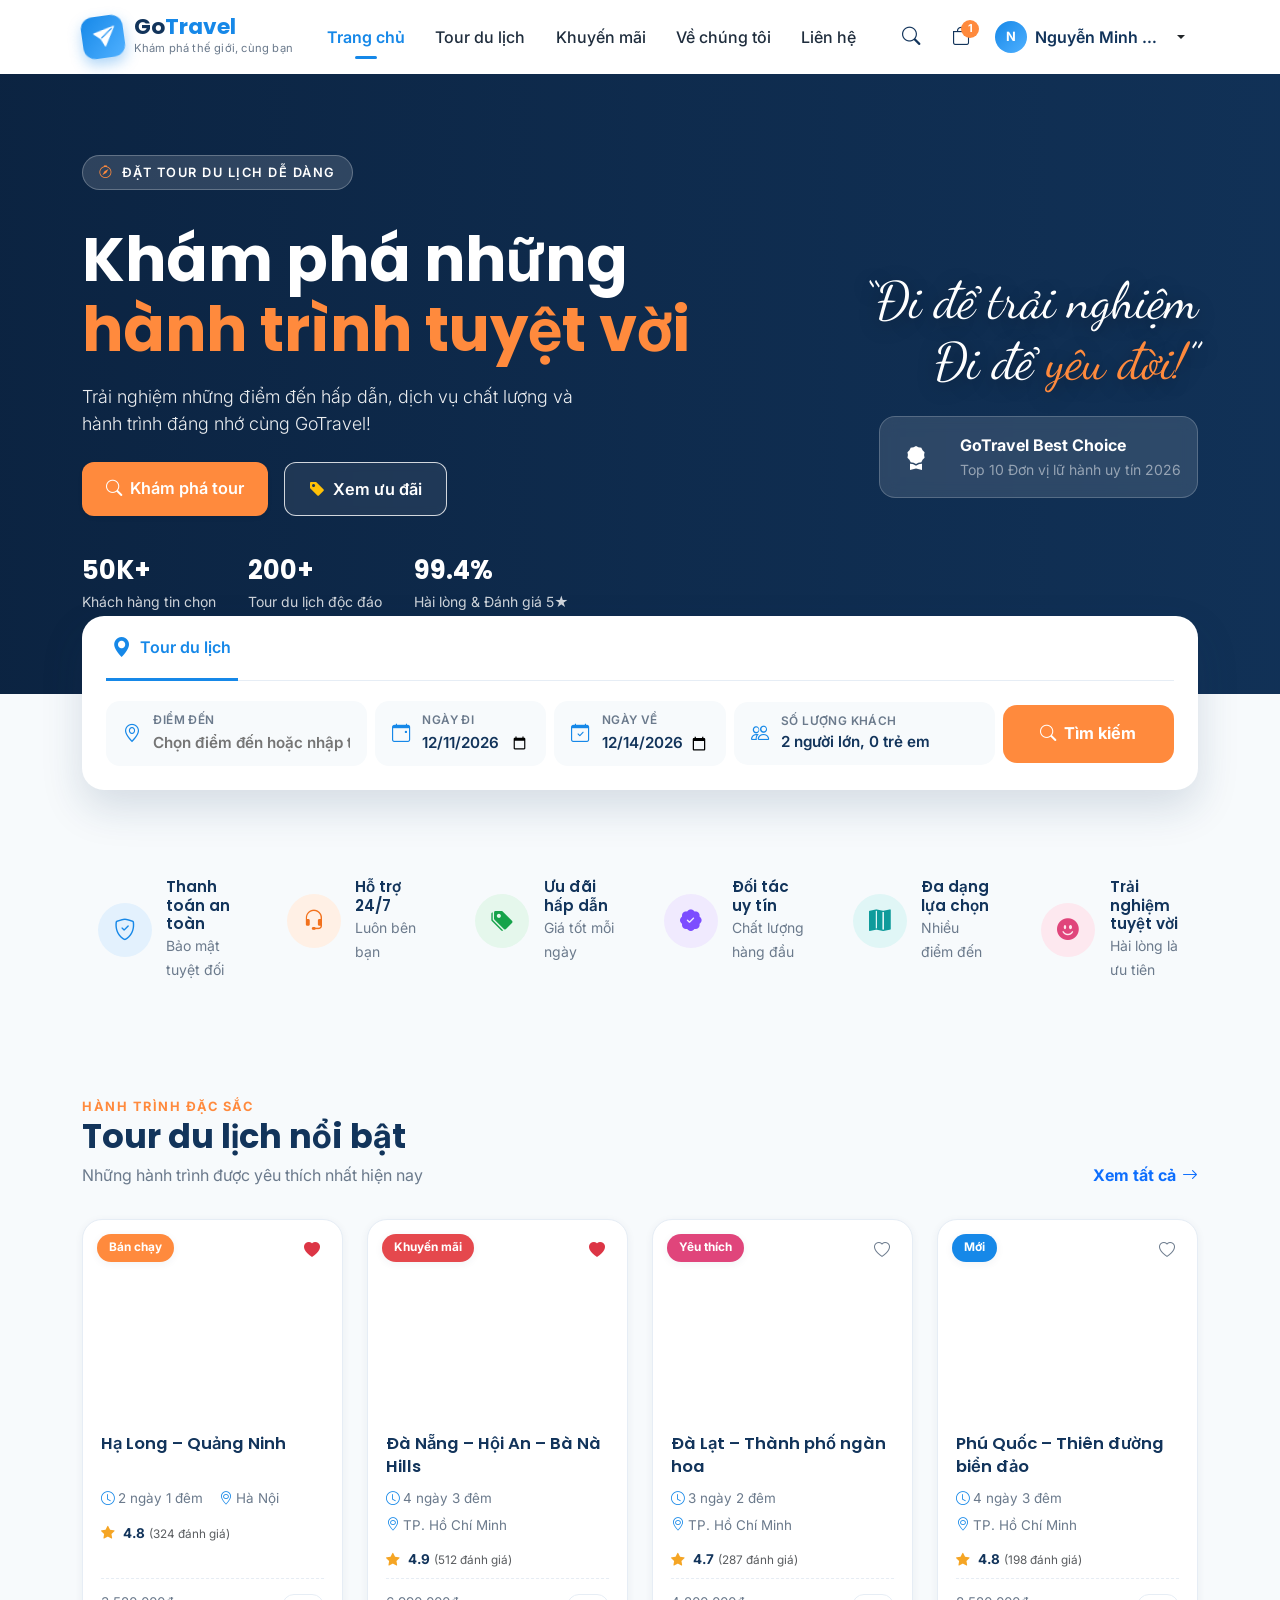
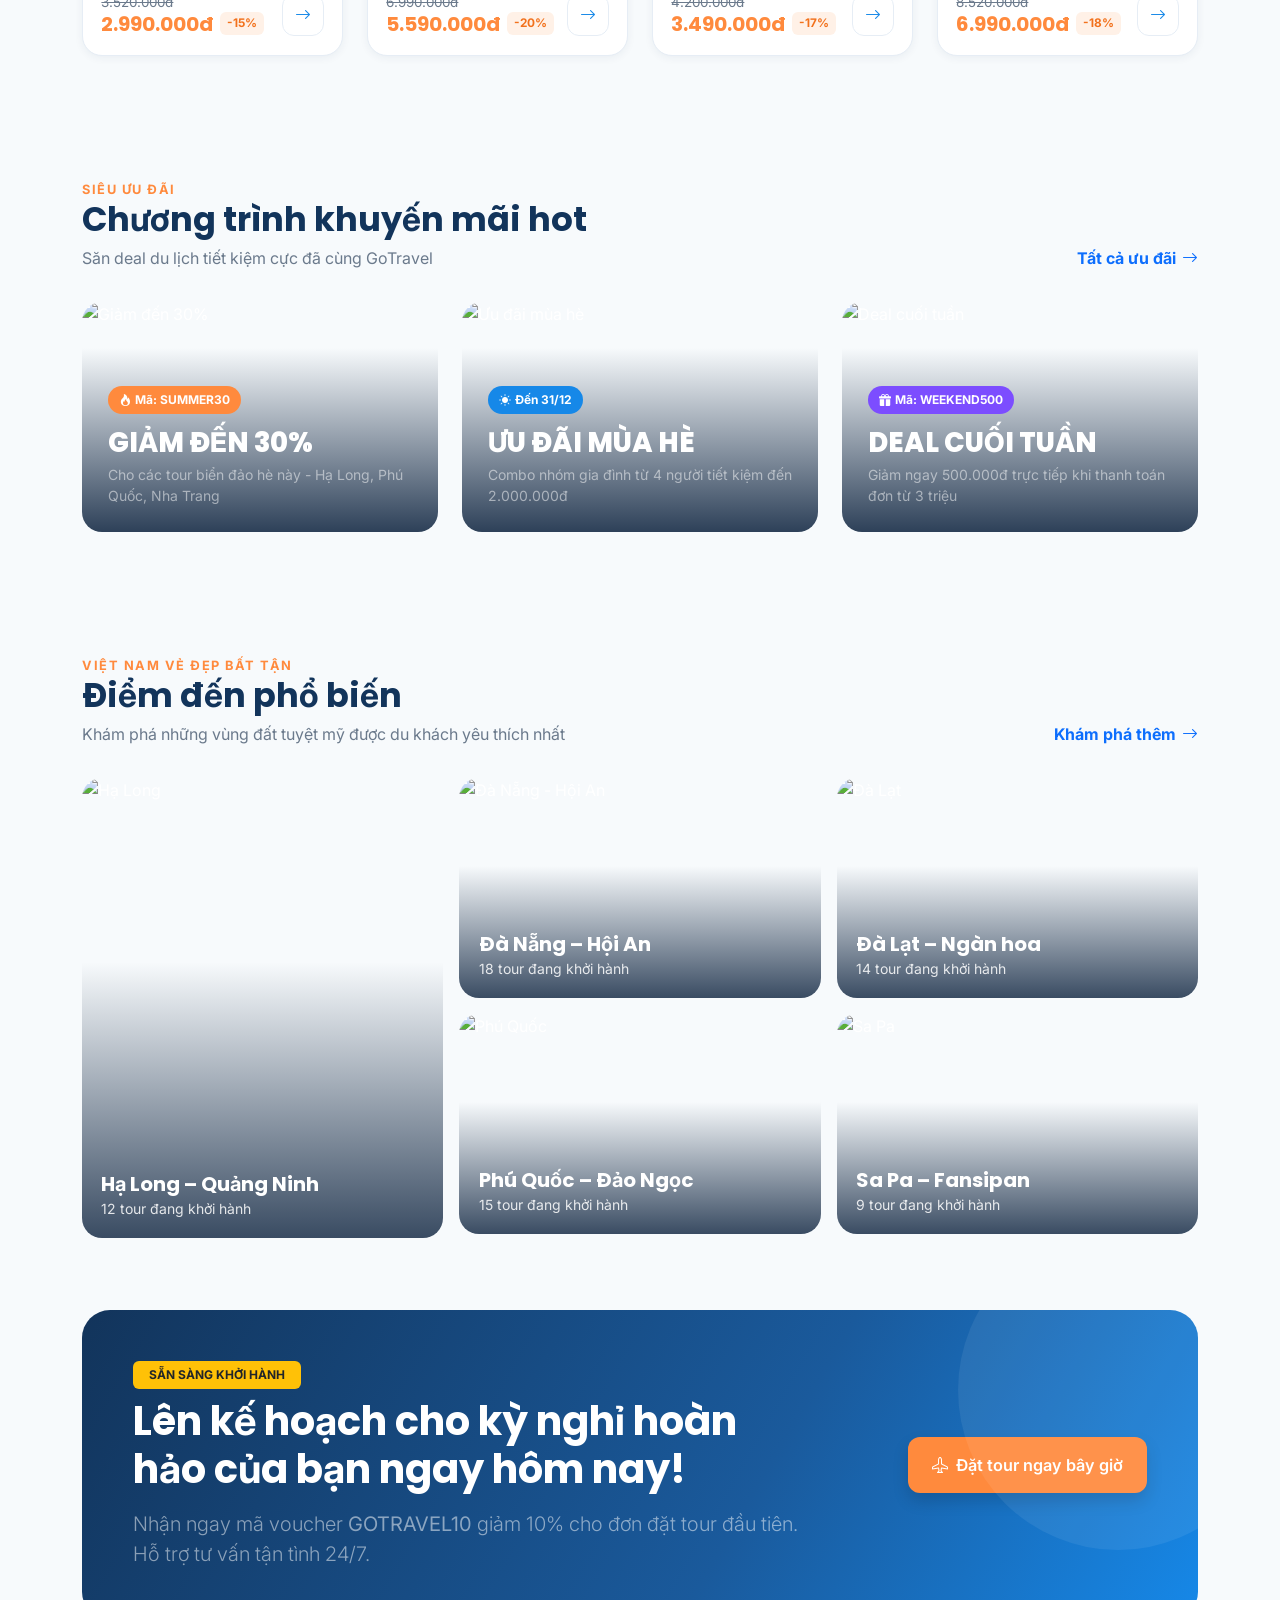
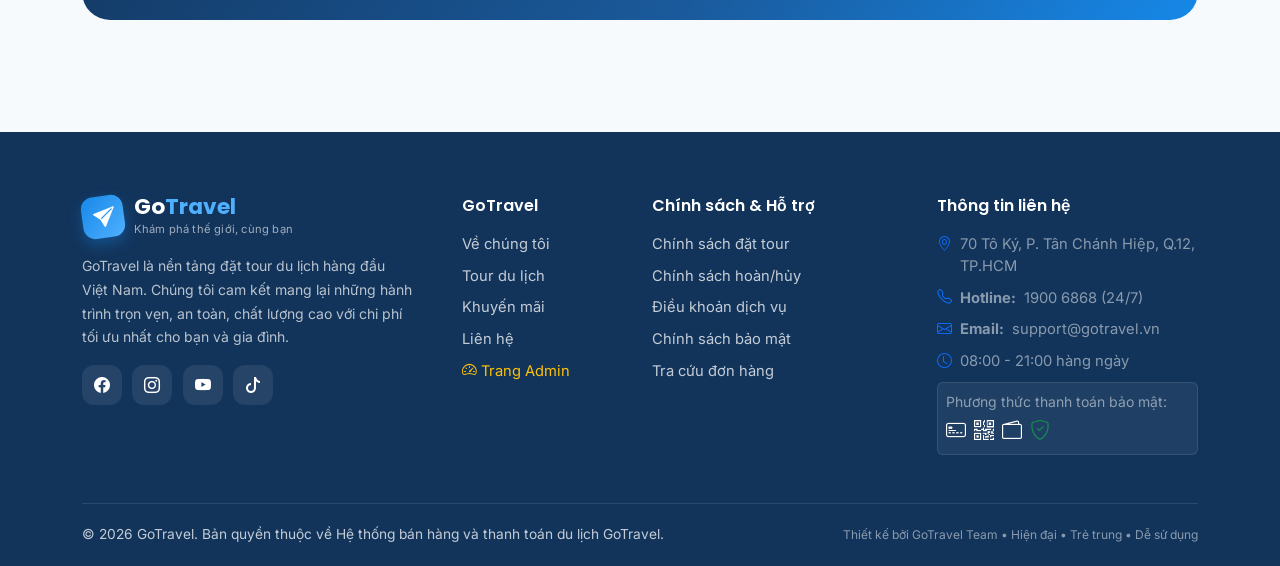
==== index.html @ 70fee026 "feat: Hoan thien he thong website GoTravel - dat tour va thanh toan truc tuyen" ====
<!DOCTYPE html>
<html lang="vi">
<head>
  <meta charset="UTF-8">
  <meta name="viewport" content="width=device-width, initial-scale=1.0">
  <title>GoTravel - Hệ Thống Bán Hàng & Đặt Tour Du Lịch Hàng Đầu</title>
  <meta name="description" content="GoTravel - Hệ thống đặt tour du lịch hiện đại, trẻ trung. Khám phá các tour du lịch Hạ Long, Đà Nẵng, Phú Quốc, Đà Lạt với giá tốt nhất và thanh toán an toàn.">
  
  <!-- Google Fonts -->
  <link rel="preconnect" href="https://fonts.googleapis.com">
  <link rel="preconnect" href="https://fonts.gstatic.com" crossorigin>
  <link href="https://fonts.googleapis.com/css2?family=Dancing+Script:wght@700&family=Inter:wght@400;500;600;700&family=Poppins:wght@500;600;700;800&display=swap" rel="stylesheet">
  
  <!-- Bootstrap 5 CSS & Icons -->
  <link href="https://cdn.jsdelivr.net/npm/bootstrap@5.3.3/dist/css/bootstrap.min.css" rel="stylesheet">
  <link href="https://cdn.jsdelivr.net/npm/bootstrap-icons@1.11.3/font/bootstrap-icons.min.css" rel="stylesheet">
  
  <!-- Main Stylesheet -->
  <link rel="stylesheet" href="css/style.css">
</head>
<body>

  <!-- Dynamic Header injected by GTApp -->
  <div id="site-header-container"></div>

  <!-- HERO BANNER -->
  <section class="hero">
    <div class="hero-bg" style="background-image: url('https://images.unsplash.com/photo-1528127269322-539801943592?auto=format&fit=crop&w=1920&q=80');"></div>
    <div class="container py-5">
      <div class="row align-items-center g-4">
        <div class="col-12 col-lg-7">
          <div class="hero-eyebrow mb-3">
            <i class="bi bi-compass text-orange"></i> ĐẶT TOUR DU LỊCH DỄ DÀNG
          </div>
          <h1 class="display-4 fw-bold">Khám phá những<br><span>hành trình tuyệt vời</span></h1>
          <p class="lead">
            Trải nghiệm những điểm đến hấp dẫn, dịch vụ chất lượng và hành trình đáng nhớ cùng GoTravel!
          </p>
          <div class="d-flex flex-wrap gap-3 mt-4">
            <a href="tours.html" class="btn btn-orange btn-lg px-4 shadow-sm">
              <i class="bi bi-search me-2"></i>Khám phá tour
            </a>
            <a href="promotions.html" class="btn btn-ghost-light btn-lg px-4">
              <i class="bi bi-tag-fill me-2 text-warning"></i>Xem ưu đãi
            </a>
          </div>

          <!-- Hero stats -->
          <div class="hero-stats">
            <div>
              <strong>50K+</strong>
              <small>Khách hàng tin chọn</small>
            </div>
            <div>
              <strong>200+</strong>
              <small>Tour du lịch độc đáo</small>
            </div>
            <div>
              <strong>99.4%</strong>
              <small>Hài lòng & Đánh giá 5★</small>
            </div>
          </div>
        </div>

        <div class="col-12 col-lg-5 text-lg-end">
          <div class="hero-script">
            “Đi để trải nghiệm<br>
            Đi để <span>yêu đời!</span>”
          </div>
          <div class="mt-4 d-inline-block text-start p-3 rounded-4" style="background:rgba(255,255,255,.12); backdrop-filter:blur(8px); border:1px solid rgba(255,255,255,.2); max-width:320px;">
            <div class="d-flex align-items-center gap-3">
              <div class="rounded-circle bg-orange text-white p-2 d-grid place-items-center fs-4" style="width:48px;height:48px;">
                <i class="bi bi-award-fill"></i>
              </div>
              <div>
                <div class="fw-bold">GoTravel Best Choice</div>
                <small class="text-white-50">Top 10 Đơn vị lữ hành uy tín 2026</small>
              </div>
            </div>
          </div>
        </div>
      </div>
    </div>
  </section>

  <!-- TOUR SEARCH BOX (FLOATING OVER HERO) -->
  <section class="search-wrap">
    <div class="container">
      <div class="search-box">
        <!-- Single Tab: Only Tour du lịch, NO Flights, NO Hotels -->
        <div class="search-tabs">
          <div class="search-tab">
            <i class="bi bi-geo-alt-fill fs-5"></i> Tour du lịch
          </div>
        </div>

        <form id="hero-search-form" onsubmit="handleHeroSearch(event)">
          <div class="row g-2 align-items-center">
            <!-- 1. Điểm đến -->
            <div class="col-12 col-md-6 col-lg-3">
              <div class="search-field">
                <i class="bi bi-geo-alt"></i>
                <label>Điểm đến</label>
                <input type="text" id="search-dest" placeholder="Chọn điểm đến hoặc nhập tên..." list="destination-list">
                <datalist id="destination-list">
                  <option value="Hạ Long">
                  <option value="Đà Nẵng">
                  <option value="Đà Lạt">
                  <option value="Phú Quốc">
                  <option value="Sa Pa">
                  <option value="Hội An">
                  <option value="Huế">
                  <option value="Hà Giang">
                </datalist>
              </div>
            </div>

            <!-- 2. Ngày đi -->
            <div class="col-12 col-md-6 col-lg-2">
              <div class="search-field">
                <i class="bi bi-calendar-event"></i>
                <label>Ngày đi</label>
                <input type="date" id="search-dep-date">
              </div>
            </div>

            <!-- 3. Ngày về -->
            <div class="col-12 col-md-6 col-lg-2">
              <div class="search-field">
                <i class="bi bi-calendar-check"></i>
                <label>Ngày về</label>
                <input type="date" id="search-return-date">
              </div>
            </div>

            <!-- 4. Số lượng khách -->
            <div class="col-12 col-md-6 col-lg-3">
              <div class="search-field dropdown">
                <i class="bi bi-people"></i>
                <label>Số lượng khách</label>
                <div class="guest-display" data-bs-toggle="dropdown" id="guest-label">2 người lớn, 0 trẻ em</div>
                <div class="dropdown-menu guest-menu shadow-lg border-0" onclick="event.stopPropagation()">
                  <div class="d-flex justify-content-between align-items-center mb-3">
                    <div>
                      <strong class="d-block text-navy">Người lớn</strong>
                      <small class="text-muted">Từ 12 tuổi trở lên</small>
                    </div>
                    <div class="stepper">
                      <button type="button" onclick="updateGuests('adults', -1)"><i class="bi bi-dash"></i></button>
                      <span id="count-adults">2</span>
                      <button type="button" onclick="updateGuests('adults', 1)"><i class="bi bi-plus"></i></button>
                    </div>
                  </div>
                  <div class="d-flex justify-content-between align-items-center">
                    <div>
                      <strong class="d-block text-navy">Trẻ em</strong>
                      <small class="text-muted">Dưới 12 tuổi (50% giá)</small>
                    </div>
                    <div class="stepper">
                      <button type="button" onclick="updateGuests('children', -1)"><i class="bi bi-dash"></i></button>
                      <span id="count-children">0</span>
                      <button type="button" onclick="updateGuests('children', 1)"><i class="bi bi-plus"></i></button>
                    </div>
                  </div>
                </div>
              </div>
            </div>

            <!-- 5. Button Tìm kiếm (màu cam) -->
            <div class="col-12 col-lg-2">
              <button type="submit" class="btn btn-orange w-100 search-btn fw-bold d-flex align-items-center justify-content-center gap-2">
                <i class="bi bi-search"></i>
                <span>Tìm kiếm</span>
              </button>
            </div>
          </div>
        </form>
      </div>
    </div>
  </section>

  <!-- USP FEATURES SECTION (6 items với icon pastel tròn) -->
  <section class="section pb-4">
    <div class="container">
      <div class="row g-3">
        <div class="col-6 col-md-4 col-lg-2">
          <div class="usp-item">
            <div class="usp-icon pastel-blue">
              <i class="bi bi-shield-check"></i>
            </div>
            <div>
              <h6>Thanh toán an toàn</h6>
              <small>Bảo mật tuyệt đối</small>
            </div>
          </div>
        </div>

        <div class="col-6 col-md-4 col-lg-2">
          <div class="usp-item">
            <div class="usp-icon pastel-orange">
              <i class="bi bi-headset"></i>
            </div>
            <div>
              <h6>Hỗ trợ 24/7</h6>
              <small>Luôn bên bạn</small>
            </div>
          </div>
        </div>

        <div class="col-6 col-md-4 col-lg-2">
          <div class="usp-item">
            <div class="usp-icon pastel-green">
              <i class="bi bi-tags-fill"></i>
            </div>
            <div>
              <h6>Ưu đãi hấp dẫn</h6>
              <small>Giá tốt mỗi ngày</small>
            </div>
          </div>
        </div>

        <div class="col-6 col-md-4 col-lg-2">
          <div class="usp-item">
            <div class="usp-icon pastel-purple">
              <i class="bi bi-patch-check-fill"></i>
            </div>
            <div>
              <h6>Đối tác uy tín</h6>
              <small>Chất lượng hàng đầu</small>
            </div>
          </div>
        </div>

        <div class="col-6 col-md-4 col-lg-2">
          <div class="usp-item">
            <div class="usp-icon pastel-teal">
              <i class="bi bi-map-fill"></i>
            </div>
            <div>
              <h6>Đa dạng lựa chọn</h6>
              <small>Nhiều điểm đến</small>
            </div>
          </div>
        </div>

        <div class="col-6 col-md-4 col-lg-2">
          <div class="usp-item">
            <div class="usp-icon pastel-pink">
              <i class="bi bi-emoji-smile-fill"></i>
            </div>
            <div>
              <h6>Trải nghiệm tuyệt vời</h6>
              <small>Hài lòng là ưu tiên</small>
            </div>
          </div>
        </div>
      </div>
    </div>
  </section>

  <!-- TOUR NỔI BẬT (4 tour cards trên desktop) -->
  <section class="section">
    <div class="container">
      <div class="section-head">
        <div>
          <span class="section-eyebrow">HÀNH TRÌNH ĐẶC SẮC</span>
          <h2>Tour du lịch nổi bật</h2>
          <p>Những hành trình được yêu thích nhất hiện nay</p>
        </div>
        <a href="tours.html" class="link-arrow text-primary fw-bold">
          Xem tất cả <i class="bi bi-arrow-right"></i>
        </a>
      </div>

      <div class="row g-4" id="featured-tours-row">
        <!-- Rendered by JS: 4 tours -->
      </div>
    </div>
  </section>

  <!-- BANNER KHUYẾN MÃI -->
  <section class="section-sm bg-soft">
    <div class="container">
      <div class="section-head">
        <div>
          <span class="section-eyebrow">SIÊU ƯU ĐÃI</span>
          <h2>Chương trình khuyến mãi hot</h2>
          <p>Săn deal du lịch tiết kiệm cực đã cùng GoTravel</p>
        </div>
        <a href="promotions.html" class="link-arrow text-primary fw-bold">
          Tất cả ưu đãi <i class="bi bi-arrow-right"></i>
        </a>
      </div>

      <div class="row g-4">
        <div class="col-12 col-md-4">
          <div class="promo-card" onclick="window.location.href='promotions.html'">
            <img src="https://images.unsplash.com/photo-1507525428034-b723cf961d3e?auto=format&fit=crop&w=800&q=80" alt="Giảm đến 30%">
            <div>
              <span class="promo-chip mb-2"><i class="bi bi-fire me-1"></i>Mã: SUMMER30</span>
              <h3>GIẢM ĐẾN 30%</h3>
              <p class="small text-white-50 m-0">Cho các tour biển đảo hè này - Hạ Long, Phú Quốc, Nha Trang</p>
            </div>
          </div>
        </div>

        <div class="col-12 col-md-4">
          <div class="promo-card" onclick="window.location.href='promotions.html'">
            <img src="https://images.unsplash.com/photo-1506953823976-52e1fdc0149a?auto=format&fit=crop&w=800&q=80" alt="Ưu đãi mùa hè">
            <div>
              <span class="promo-chip mb-2" style="background:#1688E8;"><i class="bi bi-sun-fill me-1"></i>Đến 31/12</span>
              <h3>ƯU ĐÃI MÙA HÈ</h3>
              <p class="small text-white-50 m-0">Combo nhóm gia đình từ 4 người tiết kiệm đến 2.000.000đ</p>
            </div>
          </div>
        </div>

        <div class="col-12 col-md-4">
          <div class="promo-card" onclick="window.location.href='promotions.html'">
            <img src="https://images.unsplash.com/photo-1506905925346-21bda4d32df4?auto=format&fit=crop&w=800&q=80" alt="Deal cuối tuần">
            <div>
              <span class="promo-chip mb-2" style="background:#7c4dff;"><i class="bi bi-gift-fill me-1"></i>Mã: WEEKEND500</span>
              <h3>DEAL CUỐI TUẦN</h3>
              <p class="small text-white-50 m-0">Giảm ngay 500.000đ trực tiếp khi thanh toán đơn từ 3 triệu</p>
            </div>
          </div>
        </div>
      </div>
    </div>
  </section>

  <!-- ĐIỂM ĐẾN PHỔ BIẾN -->
  <section class="section">
    <div class="container">
      <div class="section-head">
        <div>
          <span class="section-eyebrow">VIỆT NAM VẺ ĐẸP BẤT TẬN</span>
          <h2>Điểm đến phổ biến</h2>
          <p>Khám phá những vùng đất tuyệt mỹ được du khách yêu thích nhất</p>
        </div>
        <a href="tours.html" class="link-arrow text-primary fw-bold">
          Khám phá thêm <i class="bi bi-arrow-right"></i>
        </a>
      </div>

      <div class="row g-3">
        <div class="col-12 col-md-6 col-lg-4">
          <a href="tours.html?dest=Hạ Long" class="dest-card dest-tall">
            <img src="https://images.unsplash.com/photo-1528127269322-539801943592?auto=format&fit=crop&w=800&q=80" alt="Hạ Long">
            <div class="dest-info">
              <h5>Hạ Long – Quảng Ninh</h5>
              <small>12 tour đang khởi hành</small>
            </div>
          </a>
        </div>
        <div class="col-12 col-md-6 col-lg-4">
          <div class="row g-3 h-100">
            <div class="col-12">
              <a href="tours.html?dest=Đà Nẵng" class="dest-card" style="height:218px;">
                <img src="https://images.unsplash.com/photo-1559592413-7cec4d0cae2b?auto=format&fit=crop&w=800&q=80" alt="Đà Nẵng - Hội An">
                <div class="dest-info">
                  <h5>Đà Nẵng – Hội An</h5>
                  <small>18 tour đang khởi hành</small>
                </div>
              </a>
            </div>
            <div class="col-12">
              <a href="tours.html?dest=Phú Quốc" class="dest-card" style="height:218px;">
                <img src="https://images.unsplash.com/photo-1519046904884-53103b34b206?auto=format&fit=crop&w=800&q=80" alt="Phú Quốc">
                <div class="dest-info">
                  <h5>Phú Quốc – Đảo Ngọc</h5>
                  <small>15 tour đang khởi hành</small>
                </div>
              </a>
            </div>
          </div>
        </div>
        <div class="col-12 col-md-12 col-lg-4">
          <div class="row g-3 h-100">
            <div class="col-6 col-lg-12">
              <a href="tours.html?dest=Đà Lạt" class="dest-card" style="height:218px;">
                <img src="https://images.unsplash.com/photo-1490750967868-88aa4486c946?auto=format&fit=crop&w=800&q=80" alt="Đà Lạt">
                <div class="dest-info">
                  <h5>Đà Lạt – Ngàn hoa</h5>
                  <small>14 tour đang khởi hành</small>
                </div>
              </a>
            </div>
            <div class="col-6 col-lg-12">
              <a href="tours.html?dest=Sa Pa" class="dest-card" style="height:218px;">
                <img src="https://images.unsplash.com/photo-1506905925346-21bda4d32df4?auto=format&fit=crop&w=800&q=80" alt="Sa Pa">
                <div class="dest-info">
                  <h5>Sa Pa – Fansipan</h5>
                  <small>9 tour đang khởi hành</small>
                </div>
              </a>
            </div>
          </div>
        </div>
      </div>
    </div>
  </section>

  <!-- CTA SECTION -->
  <section class="section pt-0">
    <div class="container">
      <div class="cta-box">
        <div class="row align-items-center g-4">
          <div class="col-12 col-lg-8">
            <span class="badge bg-warning text-dark mb-2 px-3 py-2 fw-bold">SẴN SÀNG KHỞI HÀNH</span>
            <h2 class="display-6 fw-bold mb-3">Lên kế hoạch cho kỳ nghỉ hoàn hảo của bạn ngay hôm nay!</h2>
            <p class="lead mb-0 text-white-50">
              Nhận ngay mã voucher <strong>GOTRAVEL10</strong> giảm 10% cho đơn đặt tour đầu tiên. Hỗ trợ tư vấn tận tình 24/7.
            </p>
          </div>
          <div class="col-12 col-lg-4 text-lg-end">
            <a href="tours.html" class="btn btn-orange btn-lg px-4 py-3 shadow">
              <i class="bi bi-airplane me-2"></i>Đặt tour ngay bây giờ
            </a>
          </div>
        </div>
      </div>
    </div>
  </section>

  <!-- Footer Container injected by GTApp -->
  <div id="site-footer-container"></div>

  <!-- Scripts -->
  <script src="https://cdn.jsdelivr.net/npm/bootstrap@5.3.3/dist/js/bootstrap.bundle.min.js"></script>
  <script src="js/data.js"></script>
  <script src="js/app.js"></script>
  <script>
    let guestCount = { adults: 2, children: 0 };

    function updateGuests(type, delta) {
      if (type === 'adults') {
        guestCount.adults = Math.max(1, guestCount.adults + delta);
        document.getElementById('count-adults').textContent = guestCount.adults;
      } else {
        guestCount.children = Math.max(0, guestCount.children + delta);
        document.getElementById('count-children').textContent = guestCount.children;
      }
      document.getElementById('guest-label').textContent = `${guestCount.adults} người lớn, ${guestCount.children} trẻ em`;
    }

    function handleHeroSearch(e) {
      e.preventDefault();
      const dest = document.getElementById('search-dest').value.trim();
      const depDate = document.getElementById('search-dep-date').value;
      const retDate = document.getElementById('search-return-date').value;
      const params = new URLSearchParams();
      if (dest) params.append('dest', dest);
      if (depDate) params.append('depDate', depDate);
      if (retDate) params.append('retDate', retDate);
      params.append('adults', guestCount.adults);
      params.append('children', guestCount.children);
      window.location.href = `tours.html?${params.toString()}`;
    }

    document.addEventListener('DOMContentLoaded', () => {
      // Inject Header & Footer
      document.getElementById('site-header-container').innerHTML = GTApp.getHeaderHTML('home');
      document.getElementById('site-footer-container').innerHTML = GTApp.getFooterHTML();
      GTApp.updateHeaderUser();
      GTApp.updateCartBadge();
      GTApp.setupSearchOverlay();

      // Set default search dates
      const today = new Date();
      const tomorrow = new Date(today);
      tomorrow.setDate(tomorrow.getDate() + 5);
      const afterTomorrow = new Date(tomorrow);
      afterTomorrow.setDate(afterTomorrow.getDate() + 3);
      
      const depInput = document.getElementById('search-dep-date');
      const retInput = document.getElementById('search-return-date');
      if (depInput && !depInput.value) depInput.value = toISODate(tomorrow);
      if (retInput && !retInput.value) retInput.value = toISODate(afterTomorrow);

      // Render 4 Featured Tours
      const featuredContainer = document.getElementById('featured-tours-row');
      const tours = GTStore.getTours();
      const featured = tours.slice(0, 4);
      featuredContainer.innerHTML = featured.map(t => GTApp.createTourCardHTML(t)).join('');
    });
  </script>
</body>
</html>
---- css/style.css ----
/* =========================================================
   GoTravel - Design System (Customer)
   ========================================================= */
:root {
  --primary: #1688E8;
  --primary-dark: #0f6fc2;
  --primary-soft: #e8f3fd;
  --navy: #12345B;
  --orange: #FF8A3D;
  --orange-dark: #f2711c;
  --orange-soft: #fff1e7;
  --bg: #F7FAFC;
  --white: #FFFFFF;
  --text: #1f2d3d;
  --muted: #6b7a8c;
  --border: #e6edf5;
  --success: #16a34a;
  --danger: #e5484d;
  --warning: #f5a524;
  --radius-sm: 10px;
  --radius: 16px;
  --radius-lg: 20px;
  --shadow-sm: 0 2px 8px rgba(18, 52, 91, .06);
  --shadow: 0 8px 24px rgba(18, 52, 91, .08);
  --shadow-lg: 0 18px 42px rgba(18, 52, 91, .15);
  --t: .25s ease;
  --header-h: 74px;
}

* { box-sizing: border-box; }
html { scroll-behavior: smooth; }
body {
  font-family: 'Inter', system-ui, sans-serif;
  background: var(--bg);
  color: var(--text);
  padding-top: var(--header-h);
  -webkit-font-smoothing: antialiased;
}
h1, h2, h3, h4, h5, h6, .font-heading { font-family: 'Poppins', 'Inter', sans-serif; color: var(--navy); }
a { color: var(--primary); text-decoration: none; transition: color var(--t); }
a:hover { color: var(--primary-dark); }
img { max-width: 100%; }
.text-muted-2 { color: var(--muted) !important; }
.text-primary-2 { color: var(--primary) !important; }
.text-orange { color: var(--orange) !important; }
.text-navy { color: var(--navy) !important; }
.bg-soft { background: var(--bg); }
.section { padding: 72px 0; }
.section-sm { padding: 48px 0; }

/* ---------- Buttons ---------- */
.btn { border-radius: 12px; font-weight: 600; padding: .65rem 1.3rem; transition: all var(--t); }
.btn-gt { background: var(--primary); color: #fff; border: none; }
.btn-gt:hover, .btn-gt:focus { background: var(--primary-dark); color: #fff; transform: translateY(-1px); box-shadow: 0 8px 18px rgba(22,136,232,.3); }
.btn-orange { background: var(--orange); color: #fff; border: none; }
.btn-orange:hover, .btn-orange:focus { background: var(--orange-dark); color: #fff; transform: translateY(-1px); box-shadow: 0 8px 18px rgba(255,138,61,.35); }
.btn-outline-gt { border: 1.5px solid var(--primary); color: var(--primary); background: transparent; }
.btn-outline-gt:hover { background: var(--primary); color: #fff; }
.btn-ghost-light { border: 1.5px solid rgba(255,255,255,.8); color: #fff; background: rgba(255,255,255,.08); backdrop-filter: blur(4px); }
.btn-ghost-light:hover { background: #fff; color: var(--navy); }
.btn-lg { padding: .85rem 1.7rem; font-size: 1.02rem; }
.btn:disabled { opacity: .6; transform: none !important; box-shadow: none !important; }

/* ---------- Form ---------- */
.form-control, .form-select {
  border-radius: 12px; border: 1.5px solid var(--border); padding: .7rem .95rem; font-size: .95rem;
  transition: border-color var(--t), box-shadow var(--t);
}
.form-control:focus, .form-select:focus { border-color: var(--primary); box-shadow: 0 0 0 4px rgba(22,136,232,.12); }
.form-label { font-weight: 600; font-size: .88rem; color: var(--navy); margin-bottom: .4rem; }
.form-check-input:checked { background-color: var(--primary); border-color: var(--primary); }

/* ---------- Header ---------- */
.site-header {
  position: fixed; top: 0; left: 0; right: 0; height: var(--header-h);
  background: rgba(255,255,255,.97); backdrop-filter: blur(10px);
  z-index: 1030; transition: box-shadow var(--t);
  border-bottom: 1px solid transparent;
}
.site-header.scrolled { box-shadow: 0 4px 20px rgba(18,52,91,.08); border-bottom-color: var(--border); }
.site-header .navbar { height: var(--header-h); padding: 0; }
.brand { display: flex; align-items: center; gap: .6rem; text-decoration: none; }
.brand-icon {
  width: 42px; height: 42px; border-radius: 12px; display: grid; place-items: center;
  background: linear-gradient(135deg, var(--primary), #4fb0ff); color: #fff; font-size: 1.3rem;
  box-shadow: 0 6px 14px rgba(22,136,232,.35); transform: rotate(-8deg);
}
.brand-icon i { transform: rotate(8deg); }
.brand-name { font-family: 'Poppins', sans-serif; font-weight: 700; font-size: 1.35rem; color: var(--navy); line-height: 1; }
.brand-name span { color: var(--primary); }
.brand-slogan { font-size: .7rem; color: var(--muted); margin-top: 3px; letter-spacing: .2px; }
.site-header .nav-link {
  font-weight: 500; color: var(--text); padding: .5rem .95rem !important; border-radius: 10px; position: relative;
}
.site-header .nav-link:hover { color: var(--primary); }
.site-header .nav-link.active { color: var(--primary); font-weight: 600; }
.site-header .nav-link.active::after {
  content: ''; position: absolute; left: 50%; bottom: -2px; width: 22px; height: 3px; border-radius: 3px;
  background: var(--primary); transform: translateX(-50%);
}
.icon-btn {
  width: 42px; height: 42px; border-radius: 12px; display: inline-grid; place-items: center; position: relative;
  color: var(--navy); background: transparent; border: none; font-size: 1.15rem; transition: all var(--t);
}
.icon-btn:hover { background: var(--primary-soft); color: var(--primary); }
.cart-badge {
  position: absolute; top: 4px; right: 3px; min-width: 18px; height: 18px; border-radius: 9px; padding: 0 5px;
  background: var(--orange); color: #fff; font-size: .68rem; font-weight: 700; display: grid; place-items: center;
}
.user-chip { display: flex; align-items: center; gap: .5rem; border: 1.5px solid var(--border); border-radius: 30px; padding: .3rem .8rem .3rem .3rem; background: #fff; }
.avatar {
  width: 32px; height: 32px; border-radius: 50%; display: grid; place-items: center; font-weight: 700; font-size: .8rem;
  background: linear-gradient(135deg, var(--primary), #4fb0ff); color: #fff; flex-shrink: 0;
}
.dropdown-menu { border: none; border-radius: 14px; box-shadow: var(--shadow-lg); padding: .5rem; }
.dropdown-item { border-radius: 8px; padding: .55rem .8rem; font-size: .92rem; }
.dropdown-item:active { background: var(--primary); }

/* Search overlay */
.search-overlay {
  position: fixed; inset: 0; background: rgba(18,52,91,.55); backdrop-filter: blur(4px); z-index: 1060;
  display: none; align-items: flex-start; justify-content: center; padding-top: 12vh;
}
.search-overlay.show { display: flex; animation: fadeIn .2s ease; }
.search-overlay-box { background: #fff; border-radius: var(--radius-lg); padding: 1.25rem; width: min(640px, 92vw); box-shadow: var(--shadow-lg); }

/* ---------- Hero ---------- */
.hero {
  position: relative; min-height: 620px; display: flex; align-items: center; color: #fff; overflow: hidden;
  background: var(--navy);
}
.hero-bg { position: absolute; inset: 0; background-size: cover; background-position: center; transform: scale(1.05); animation: heroZoom 18s ease-in-out infinite alternate; }
.hero::before {
  content: ''; position: absolute; inset: 0; z-index: 1;
  background: linear-gradient(90deg, rgba(10,32,60,.82) 0%, rgba(10,32,60,.45) 50%, rgba(10,32,60,.15) 100%);
}
.hero .container { position: relative; z-index: 2; }
.hero-eyebrow {
  display: inline-flex; align-items: center; gap: .5rem; padding: .45rem 1rem; border-radius: 30px;
  background: rgba(255,255,255,.14); border: 1px solid rgba(255,255,255,.25); font-size: .8rem; font-weight: 600; letter-spacing: 1.5px;
}
.hero h1 { color: #fff; font-size: clamp(2.2rem, 5vw, 3.8rem); font-weight: 700; line-height: 1.15; margin: 1.2rem 0; }
.hero h1 span { color: var(--orange); }
.hero p.lead { font-size: 1.12rem; opacity: .92; max-width: 520px; }
.hero-script {
  font-family: 'Dancing Script', cursive; font-size: clamp(2rem, 4vw, 3.4rem); line-height: 1.2;
  text-align: right; text-shadow: 0 4px 20px rgba(0,0,0,.35); color: #fff;
}
.hero-script span { color: var(--orange); }
.hero-stats { display: flex; gap: 2rem; margin-top: 2.2rem; flex-wrap: wrap; }
.hero-stats strong { font-family: 'Poppins'; font-size: 1.6rem; display: block; }
.hero-stats small { opacity: .8; }

/* ---------- Search box ---------- */
.search-wrap { position: relative; z-index: 5; margin-top: -78px; }
.search-box { background: #fff; border-radius: 22px; box-shadow: var(--shadow-lg); padding: 0 1.5rem 1.5rem; }
.search-tabs { display: flex; gap: .5rem; border-bottom: 1px solid var(--border); margin-bottom: 1.25rem; }
.search-tab {
  display: inline-flex; align-items: center; gap: .5rem; padding: 1rem .4rem; font-weight: 600; color: var(--primary);
  border-bottom: 3px solid var(--primary); margin-bottom: -1px;
}
.search-field { position: relative; background: var(--bg); border-radius: 14px; padding: .65rem 1rem .65rem 2.9rem; border: 1.5px solid transparent; transition: all var(--t); height: 100%; }
.search-field:focus-within { border-color: var(--primary); background: #fff; }
.search-field > i { position: absolute; left: 1rem; top: 50%; transform: translateY(-50%); color: var(--primary); font-size: 1.15rem; }
.search-field label { display: block; font-size: .74rem; font-weight: 600; color: var(--muted); text-transform: uppercase; letter-spacing: .4px; margin: 0; }
.search-field input, .search-field .guest-display {
  border: none; background: transparent; padding: 0; width: 100%; font-weight: 600; color: var(--navy); font-size: .95rem; outline: none;
}
.search-field .guest-display { cursor: pointer; text-align: left; }
.search-btn { height: 100%; min-height: 58px; border-radius: 14px; font-size: 1.02rem; }
.guest-menu { min-width: 280px; padding: 1rem; }
.stepper { display: flex; align-items: center; gap: .6rem; }
.stepper button {
  width: 34px; height: 34px; border-radius: 50%; border: 1.5px solid var(--border); background: #fff; color: var(--primary);
  display: grid; place-items: center; transition: all var(--t);
}
.stepper button:hover:not(:disabled) { border-color: var(--primary); background: var(--primary-soft); }
.stepper button:disabled { color: #c3ccd6; }
.stepper span { min-width: 22px; text-align: center; font-weight: 700; }

/* ---------- Section heading ---------- */
.section-head { display: flex; justify-content: space-between; align-items: flex-end; gap: 1rem; margin-bottom: 2rem; flex-wrap: wrap; }
.section-head h2 { font-weight: 700; font-size: clamp(1.6rem, 3vw, 2.1rem); margin: 0; }
.section-head p { color: var(--muted); margin: .35rem 0 0; }
.section-eyebrow { color: var(--orange); font-weight: 700; font-size: .8rem; letter-spacing: 1.5px; text-transform: uppercase; }
.link-arrow { font-weight: 600; display: inline-flex; align-items: center; gap: .35rem; }
.link-arrow i { transition: transform var(--t); }
.link-arrow:hover i { transform: translateX(4px); }

/* ---------- USP ---------- */
.usp-item { display: flex; align-items: center; gap: .9rem; padding: 1rem; border-radius: var(--radius); transition: all var(--t); }
.usp-item:hover { background: #fff; box-shadow: var(--shadow); transform: translateY(-3px); }
.usp-icon { width: 54px; height: 54px; border-radius: 50%; display: grid; place-items: center; font-size: 1.35rem; flex-shrink: 0; }
.usp-item h6 { margin: 0; font-weight: 600; font-size: .95rem; }
.usp-item small { color: var(--muted); }
.pastel-blue { background: #e3f1fd; color: #1688E8; }
.pastel-orange { background: #fff0e5; color: #f2711c; }
.pastel-green { background: #e5f7ec; color: #16a34a; }
.pastel-purple { background: #f0eafe; color: #7c4dff; }
.pastel-pink { background: #fde8ef; color: #e0457b; }
.pastel-teal { background: #e0f6f6; color: #0f9b9b; }

/* ---------- Tour card ---------- */
.tour-card {
  background: #fff; border-radius: var(--radius-lg); overflow: hidden; box-shadow: var(--shadow-sm);
  transition: transform var(--t), box-shadow var(--t); height: 100%; display: flex; flex-direction: column; cursor: pointer;
  border: 1px solid var(--border);
}
.tour-card:hover { transform: translateY(-6px); box-shadow: var(--shadow-lg); }
.tour-thumb { position: relative; aspect-ratio: 4 / 3; overflow: hidden; }
.tour-thumb img { width: 100%; height: 100%; object-fit: cover; transition: transform .6s ease; }
.tour-card:hover .tour-thumb img { transform: scale(1.08); }
.tour-badge {
  position: absolute; top: 14px; left: 14px; padding: .32rem .75rem; border-radius: 30px; font-size: .74rem; font-weight: 700;
  background: #fff; color: var(--navy); box-shadow: var(--shadow-sm);
}
.tour-badge.b-hot { background: var(--orange); color: #fff; }
.tour-badge.b-sale { background: var(--danger); color: #fff; }
.tour-badge.b-love { background: #e0457b; color: #fff; }
.tour-badge.b-new { background: var(--primary); color: #fff; }
.fav-btn {
  position: absolute; top: 12px; right: 12px; width: 36px; height: 36px; border-radius: 50%; border: none;
  background: rgba(255,255,255,.92); color: var(--muted); display: grid; place-items: center; transition: all var(--t);
}
.fav-btn:hover { color: #e0457b; transform: scale(1.1); }
.fav-btn.active { color: #e0457b; }
.tour-body { padding: 1.1rem 1.15rem 1.2rem; display: flex; flex-direction: column; flex: 1; }
.tour-title { font-size: 1.04rem; font-weight: 600; margin-bottom: .6rem; line-height: 1.4; min-height: 2.8em;
  display: -webkit-box; -webkit-line-clamp: 2; -webkit-box-orient: vertical; overflow: hidden; }
.tour-meta { display: flex; flex-wrap: wrap; gap: .4rem 1rem; color: var(--muted); font-size: .84rem; margin-bottom: .9rem; }
.tour-meta i { color: var(--primary); margin-right: .25rem; }
.tour-rating { font-size: .84rem; color: var(--muted); }
.tour-rating i { color: #f5a524; }
.tour-foot { margin-top: auto; display: flex; align-items: flex-end; justify-content: space-between; gap: .5rem; padding-top: .8rem; border-top: 1px dashed var(--border); }
.price-old { color: var(--muted); text-decoration: line-through; font-size: .84rem; }
.price-now { color: var(--orange); font-weight: 700; font-size: 1.25rem; font-family: 'Poppins'; line-height: 1.2; }
.discount-tag { background: var(--orange-soft); color: var(--orange-dark); font-weight: 700; font-size: .74rem; padding: .15rem .45rem; border-radius: 6px; margin-left: .35rem; }
.arrow-btn {
  width: 42px; height: 42px; border-radius: 12px; border: 1.5px solid var(--border); background: #fff; color: var(--primary);
  display: grid; place-items: center; transition: all var(--t); flex-shrink: 0;
}
.tour-card:hover .arrow-btn { background: var(--primary); border-color: var(--primary); color: #fff; }

/* ---------- Promo banners ---------- */
.promo-card {
  position: relative; border-radius: var(--radius-lg); overflow: hidden; min-height: 230px; color: #fff; display: flex;
  align-items: flex-end; padding: 1.6rem; transition: transform var(--t), box-shadow var(--t); cursor: pointer;
}
.promo-card:hover { transform: translateY(-5px); box-shadow: var(--shadow-lg); }
.promo-card img { position: absolute; inset: 0; width: 100%; height: 100%; object-fit: cover; transition: transform .6s ease; }
.promo-card:hover img { transform: scale(1.06); }
.promo-card::before { content: ''; position: absolute; inset: 0; z-index: 1; background: linear-gradient(180deg, rgba(10,32,60,0) 20%, rgba(10,32,60,.85) 100%); }
.promo-card > div { position: relative; z-index: 2; }
.promo-card h3 { color: #fff; font-weight: 800; font-size: 1.7rem; margin: .3rem 0; }
.promo-chip { display: inline-block; background: var(--orange); color: #fff; font-weight: 700; font-size: .75rem; padding: .3rem .7rem; border-radius: 30px; }

/* ---------- Destination ---------- */
.dest-card { position: relative; border-radius: var(--radius-lg); overflow: hidden; display: block; height: 100%; min-height: 220px; color: #fff; }
.dest-card img { position: absolute; inset: 0; width: 100%; height: 100%; object-fit: cover; transition: transform .6s ease; }
.dest-card:hover img { transform: scale(1.08); }
.dest-card::before { content: ''; position: absolute; inset: 0; z-index: 1; background: linear-gradient(180deg, transparent 40%, rgba(10,32,60,.8)); transition: background var(--t); }
.dest-card:hover::before { background: linear-gradient(180deg, rgba(22,136,232,.1) 20%, rgba(10,32,60,.85)); }
.dest-info { position: absolute; left: 1.2rem; bottom: 1.1rem; z-index: 2; }
.dest-info h5 { color: #fff; margin: 0; font-weight: 700; }
.dest-info small { opacity: .85; }
.dest-tall { min-height: 460px; }

/* ---------- CTA ---------- */
.cta-box {
  border-radius: 28px; padding: 3.2rem; color: #fff; position: relative; overflow: hidden;
  background: linear-gradient(120deg, var(--navy) 0%, #1a5a9c 60%, var(--primary) 100%);
}
.cta-box::after { content: ''; position: absolute; right: -80px; top: -80px; width: 320px; height: 320px; border-radius: 50%; background: rgba(255,255,255,.07); }
.cta-box h2 { color: #fff; font-weight: 700; }

/* ---------- Page banner ---------- */
.page-banner {
  position: relative; padding: 70px 0 60px; color: #fff; background-size: cover; background-position: center; overflow: hidden;
}
.page-banner::before { content: ''; position: absolute; inset: 0; background: linear-gradient(90deg, rgba(10,32,60,.85), rgba(10,32,60,.45)); }
.page-banner .container { position: relative; z-index: 1; }
.page-banner h1 { color: #fff; font-weight: 700; font-size: clamp(1.8rem, 4vw, 2.6rem); }
.page-banner .breadcrumb-item, .page-banner .breadcrumb-item a { color: rgba(255,255,255,.85); }
.page-banner .breadcrumb-item.active { color: #fff; }
.page-banner .breadcrumb-item + .breadcrumb-item::before { color: rgba(255,255,255,.6); }

/* ---------- Card generic ---------- */
.card-gt { background: #fff; border-radius: var(--radius-lg); box-shadow: var(--shadow-sm); border: 1px solid var(--border); padding: 1.5rem; }
.card-gt h5 { font-weight: 600; }

/* ---------- Filter ---------- */
.filter-card { position: sticky; top: calc(var(--header-h) + 16px); }
.filter-group { padding: 1rem 0; border-bottom: 1px solid var(--border); }
.filter-group:last-child { border-bottom: none; }
.filter-group h6 { font-weight: 600; font-size: .92rem; margin-bottom: .75rem; }
.filter-group .form-check { margin-bottom: .45rem; }
.filter-group .form-check-label { font-size: .9rem; cursor: pointer; }
.chip-active {
  display: inline-flex; align-items: center; gap: .35rem; background: var(--primary-soft); color: var(--primary); font-weight: 600;
  font-size: .82rem; padding: .3rem .7rem; border-radius: 30px;
}

/* ---------- Empty state ---------- */
.empty-state { text-align: center; padding: 3.5rem 1rem; }
.empty-state i { font-size: 3rem; color: #c3ccd6; }
.empty-state h5 { margin-top: 1rem; }

/* ---------- Tour detail ---------- */
.gallery { display: grid; grid-template-columns: 2fr 1fr 1fr; grid-template-rows: 210px 210px; gap: 10px; border-radius: var(--radius-lg); overflow: hidden; }
.gallery img { width: 100%; height: 100%; object-fit: cover; cursor: pointer; transition: transform .5s ease, filter var(--t); }
.gallery img:hover { filter: brightness(.9); }
.gallery .g-main { grid-row: 1 / 3; }
.detail-tabs { position: sticky; top: var(--header-h); z-index: 10; background: var(--bg); padding: .6rem 0; }
.detail-tabs .nav-link { color: var(--muted); font-weight: 600; border-radius: 10px; padding: .55rem 1rem; }
.detail-tabs .nav-link:hover, .detail-tabs .nav-link.active { color: var(--primary); background: var(--primary-soft); }
.info-pill { display: flex; align-items: center; gap: .7rem; background: var(--bg); border-radius: 14px; padding: .8rem 1rem; }
.info-pill i { font-size: 1.3rem; color: var(--primary); }
.info-pill small { color: var(--muted); display: block; font-size: .76rem; }
.info-pill strong { color: var(--navy); font-size: .92rem; }
.booking-widget { position: sticky; top: calc(var(--header-h) + 20px); }
.timeline { position: relative; padding-left: 2rem; }
.timeline::before { content: ''; position: absolute; left: 10px; top: 6px; bottom: 6px; width: 2px; background: var(--border); }
.tl-item { position: relative; padding-bottom: 1.3rem; }
.tl-item::before {
  content: ''; position: absolute; left: -2rem; top: 4px; width: 22px; height: 22px; border-radius: 50%;
  background: #fff; border: 5px solid var(--primary);
}
.tl-day { color: var(--orange); font-weight: 700; font-size: .78rem; letter-spacing: 1px; text-transform: uppercase; }
.tl-item h6 { margin: .2rem 0 .3rem; font-weight: 600; }
.tl-item p { color: var(--muted); font-size: .92rem; margin: 0; }
.check-list { list-style: none; padding: 0; margin: 0; }
.check-list li { padding: .4rem 0 .4rem 1.8rem; position: relative; font-size: .94rem; }
.check-list li::before { font-family: 'bootstrap-icons'; position: absolute; left: 0; top: .4rem; }
.check-list.yes li::before { content: '\F26A'; color: var(--success); }
.check-list.no li::before { content: '\F622'; color: var(--danger); }
.review-item { padding: 1.1rem 0; border-bottom: 1px solid var(--border); }
.review-item:last-child { border-bottom: none; }
.stars i { color: #f5a524; font-size: .85rem; }
.rating-big { font-family: 'Poppins'; font-size: 3rem; font-weight: 700; color: var(--navy); line-height: 1; }

/* ---------- Booking steps ---------- */
.steps { display: flex; justify-content: space-between; position: relative; max-width: 760px; margin: 0 auto; }
.steps::before { content: ''; position: absolute; top: 22px; left: 8%; right: 8%; height: 3px; background: var(--border); z-index: 0; }
.steps .progress-line { position: absolute; top: 22px; left: 8%; height: 3px; background: var(--primary); z-index: 1; transition: width .4s ease; }
.step { position: relative; z-index: 2; text-align: center; flex: 1; }
.step-dot {
  width: 46px; height: 46px; border-radius: 50%; margin: 0 auto .5rem; display: grid; place-items: center; font-weight: 700;
  background: #fff; border: 3px solid var(--border); color: var(--muted); transition: all var(--t); font-family: 'Poppins';
}
.step.active .step-dot { border-color: var(--primary); color: var(--primary); box-shadow: 0 0 0 6px rgba(22,136,232,.12); }
.step.done .step-dot { background: var(--primary); border-color: var(--primary); color: #fff; }
.step-label { font-size: .85rem; font-weight: 600; color: var(--muted); }
.step.active .step-label, .step.done .step-label { color: var(--navy); }
.step-panel { animation: fadeUp .3s ease; }
.summary-row { display: flex; justify-content: space-between; padding: .45rem 0; font-size: .93rem; }
.summary-row span:first-child { color: var(--muted); }
.summary-total { display: flex; justify-content: space-between; align-items: center; padding-top: 1rem; margin-top: .5rem; border-top: 1px dashed var(--border); }
.summary-total strong { color: var(--orange); font-size: 1.5rem; font-family: 'Poppins'; }
.mini-tour { display: flex; gap: .9rem; align-items: center; }
.mini-tour img { width: 92px; height: 72px; object-fit: cover; border-radius: 12px; flex-shrink: 0; }
.date-option {
  border: 1.5px solid var(--border); border-radius: 14px; padding: .75rem 1rem; cursor: pointer; transition: all var(--t);
  display: flex; justify-content: space-between; align-items: center; background: #fff;
}
.date-option:hover { border-color: var(--primary); }
.date-option.selected { border-color: var(--primary); background: var(--primary-soft); }
.date-option.disabled { opacity: .5; cursor: not-allowed; }

/* ---------- Payment ---------- */
.pay-method {
  border: 1.5px solid var(--border); border-radius: 16px; padding: 1rem 1.1rem; cursor: pointer; transition: all var(--t);
  display: flex; align-items: center; gap: .9rem; background: #fff;
}
.pay-method:hover { border-color: var(--primary); }
.pay-method.selected { border-color: var(--primary); background: var(--primary-soft); box-shadow: 0 0 0 4px rgba(22,136,232,.08); }
.pay-method .pm-icon { width: 46px; height: 46px; border-radius: 12px; display: grid; place-items: center; font-size: 1.3rem; }
.pay-detail { background: var(--bg); border-radius: 14px; padding: 1rem; margin-top: .75rem; animation: fadeUp .25s ease; }
.success-icon {
  width: 96px; height: 96px; border-radius: 50%; margin: 0 auto; display: grid; place-items: center; font-size: 3rem;
  background: #e5f7ec; color: var(--success); animation: pop .5s ease;
}

/* ---------- Status badges ---------- */
.status { display: inline-flex; align-items: center; gap: .3rem; padding: .3rem .7rem; border-radius: 30px; font-size: .78rem; font-weight: 600; white-space: nowrap; }
.status::before { content: ''; width: 6px; height: 6px; border-radius: 50%; background: currentColor; }
.st-pending { background: #fff6e0; color: #c98200; }
.st-paid { background: #e3f1fd; color: #1688E8; }
.st-confirmed { background: #f0eafe; color: #7c4dff; }
.st-completed { background: #e5f7ec; color: #16a34a; }
.st-cancelled { background: #fde8e8; color: #e5484d; }

/* ---------- Auth ---------- */
.auth-wrap { min-height: calc(100vh - var(--header-h)); display: flex; align-items: center; padding: 40px 0; }
.auth-card { background: #fff; border-radius: 24px; overflow: hidden; box-shadow: var(--shadow-lg); }
.auth-side { position: relative; min-height: 100%; background-size: cover; background-position: center; color: #fff; padding: 2.5rem; display: flex; flex-direction: column; justify-content: flex-end; }
.auth-side::before { content: ''; position: absolute; inset: 0; background: linear-gradient(180deg, rgba(10,32,60,.1), rgba(10,32,60,.85)); }
.auth-side > * { position: relative; }
.auth-side h3 { color: #fff; }
.auth-form { padding: 2.5rem; }
.demo-box { background: var(--primary-soft); border-radius: 14px; padding: .9rem 1rem; font-size: .86rem; }

/* ---------- Profile ---------- */
.profile-nav .list-group-item {
  border: none; border-radius: 12px !important; margin-bottom: 4px; padding: .8rem 1rem; font-weight: 500; color: var(--text);
  display: flex; align-items: center; gap: .7rem; cursor: pointer; background: transparent;
}
.profile-nav .list-group-item:hover { background: var(--bg); color: var(--primary); }
.profile-nav .list-group-item.active { background: var(--primary); color: #fff; }
.filter-pills .btn { border-radius: 30px; padding: .4rem 1rem; font-size: .85rem; border: 1.5px solid var(--border); background: #fff; color: var(--text); font-weight: 600; }
.filter-pills .btn.active { background: var(--primary); border-color: var(--primary); color: #fff; }
.table-gt { margin: 0; }
.table-gt thead th { background: var(--bg); color: var(--muted); font-size: .78rem; text-transform: uppercase; letter-spacing: .4px; font-weight: 600; border: none; padding: .9rem 1rem; white-space: nowrap; }
.table-gt tbody td { padding: .95rem 1rem; vertical-align: middle; border-color: var(--border); font-size: .92rem; }
.table-gt tbody tr:hover { background: #fafcfe; }

/* ---------- About / Contact ---------- */
.value-card { background: #fff; border-radius: var(--radius-lg); padding: 1.8rem; height: 100%; border: 1px solid var(--border); transition: all var(--t); }
.value-card:hover { transform: translateY(-5px); box-shadow: var(--shadow-lg); border-color: transparent; }
.value-card .usp-icon { margin-bottom: 1rem; }
.stat-num { font-family: 'Poppins'; font-size: 2.4rem; font-weight: 700; color: var(--primary); }
.team-card { text-align: center; background: #fff; border-radius: var(--radius-lg); padding: 1.8rem 1rem; border: 1px solid var(--border); transition: all var(--t); }
.team-card:hover { transform: translateY(-5px); box-shadow: var(--shadow); }
.team-avatar { width: 96px; height: 96px; border-radius: 50%; margin: 0 auto 1rem; display: grid; place-items: center; font-size: 2rem; font-weight: 700; color: #fff; font-family: 'Poppins'; }
.about-img { border-radius: 24px; width: 100%; height: 420px; object-fit: cover; box-shadow: var(--shadow-lg); }
.contact-item { display: flex; gap: 1rem; align-items: flex-start; padding: 1.2rem; background: #fff; border-radius: var(--radius); border: 1px solid var(--border); }
.map-frame { width: 100%; height: 320px; border: 0; border-radius: var(--radius-lg); }

/* ---------- Coupon ---------- */
.coupon-card { display: flex; background: #fff; border-radius: var(--radius); overflow: hidden; border: 1px solid var(--border); transition: all var(--t); }
.coupon-card:hover { box-shadow: var(--shadow); transform: translateY(-3px); }
.coupon-left { background: linear-gradient(135deg, var(--orange), #ffb27d); color: #fff; padding: 1.2rem; min-width: 120px; display: flex; flex-direction: column; justify-content: center; align-items: center; text-align: center; position: relative; }
.coupon-left::after { content: ''; position: absolute; right: -8px; top: 0; bottom: 0; width: 16px; background: radial-gradient(circle at 8px 10px, #fff 6px, transparent 6.5px) 0 0 / 16px 20px repeat-y; }
.coupon-left strong { font-family: 'Poppins'; font-size: 1.6rem; line-height: 1; }
.coupon-right { padding: 1rem 1.2rem; flex: 1; }
.coupon-code { font-family: monospace; font-weight: 700; background: var(--bg); border: 1.5px dashed var(--primary); color: var(--primary); padding: .25rem .6rem; border-radius: 8px; }

/* ---------- Footer ---------- */
.site-footer { background: var(--navy); color: rgba(255,255,255,.75); padding: 64px 0 0; margin-top: 40px; }
.site-footer h6 { color: #fff; font-weight: 600; margin-bottom: 1.1rem; }
.site-footer a { color: rgba(255,255,255,.75); }
.site-footer a:hover { color: #fff; }
.site-footer .brand-name { color: #fff; }
.site-footer ul { list-style: none; padding: 0; margin: 0; }
.site-footer li { margin-bottom: .6rem; font-size: .92rem; }
.social a {
  width: 40px; height: 40px; border-radius: 12px; display: inline-grid; place-items: center; background: rgba(255,255,255,.08);
  margin-right: .4rem; transition: all var(--t); color: #fff;
}
.social a:hover { background: var(--primary); transform: translateY(-3px); }
.footer-bottom { border-top: 1px solid rgba(255,255,255,.1); margin-top: 48px; padding: 1.3rem 0; font-size: .86rem; }

/* ---------- Toast ---------- */
#toast-zone { position: fixed; top: calc(var(--header-h) + 14px); right: 18px; z-index: 2000; display: flex; flex-direction: column; gap: .6rem; }
.gt-toast {
  background: #fff; border-radius: 14px; box-shadow: var(--shadow-lg); padding: .85rem 1.1rem; min-width: 280px; max-width: 380px;
  display: flex; gap: .7rem; align-items: center; border-left: 4px solid var(--primary); animation: slideIn .3s ease; font-size: .92rem;
}
.gt-toast.success { border-left-color: var(--success); }
.gt-toast.success i { color: var(--success); }
.gt-toast.error { border-left-color: var(--danger); }
.gt-toast.error i { color: var(--danger); }
.gt-toast.warning { border-left-color: var(--warning); }
.gt-toast.warning i { color: var(--warning); }
.gt-toast i { font-size: 1.2rem; color: var(--primary); }

/* ---------- Animations ---------- */
@keyframes fadeIn { from { opacity: 0; } to { opacity: 1; } }
@keyframes fadeUp { from { opacity: 0; transform: translateY(12px); } to { opacity: 1; transform: none; } }
@keyframes slideIn { from { opacity: 0; transform: translateX(40px); } to { opacity: 1; transform: none; } }
@keyframes pop { 0% { transform: scale(.4); opacity: 0; } 70% { transform: scale(1.1); } 100% { transform: scale(1); opacity: 1; } }
@keyframes heroZoom { from { transform: scale(1.05); } to { transform: scale(1.14); } }
.reveal { opacity: 0; transform: translateY(24px); transition: opacity .6s ease, transform .6s ease; }
.reveal.visible { opacity: 1; transform: none; }

/* ---------- Responsive ---------- */
@media (max-width: 991.98px) {
  .site-header .navbar-collapse {
    position: absolute; top: var(--header-h); left: 0; right: 0; background: #fff; padding: 1rem 1.25rem 1.25rem;
    box-shadow: 0 12px 24px rgba(18,52,91,.1); border-top: 1px solid var(--border);
  }
  .site-header .nav-link.active::after { display: none; }
  .site-header .nav-link.active { background: var(--primary-soft); }
  .hero { min-height: 560px; padding: 60px 0 110px; }
  .hero-script { text-align: left; margin-top: 1.5rem; font-size: 2rem; }
  .filter-card, .booking-widget { position: static; }
  .gallery { grid-template-columns: 1fr 1fr; grid-template-rows: 240px 140px; }
  .gallery .g-main { grid-column: 1 / 3; grid-row: 1; }
  .gallery .g-hide-md { display: none; }
  .dest-tall { min-height: 260px; }
}
@media (max-width: 575.98px) {
  .section { padding: 52px 0; }
  .search-box { padding: 0 1rem 1rem; }
  .cta-box { padding: 2rem 1.4rem; }
  .auth-form { padding: 1.6rem; }
  .step-label { font-size: .72rem; }
  .step-dot { width: 38px; height: 38px; }
  .steps::before, .steps .progress-line { top: 18px; }
  .btn-mobile-full { width: 100%; }
  .hero-stats { gap: 1.2rem; }
  #toast-zone { left: 12px; right: 12px; }
  .gt-toast { min-width: 0; max-width: none; }
}
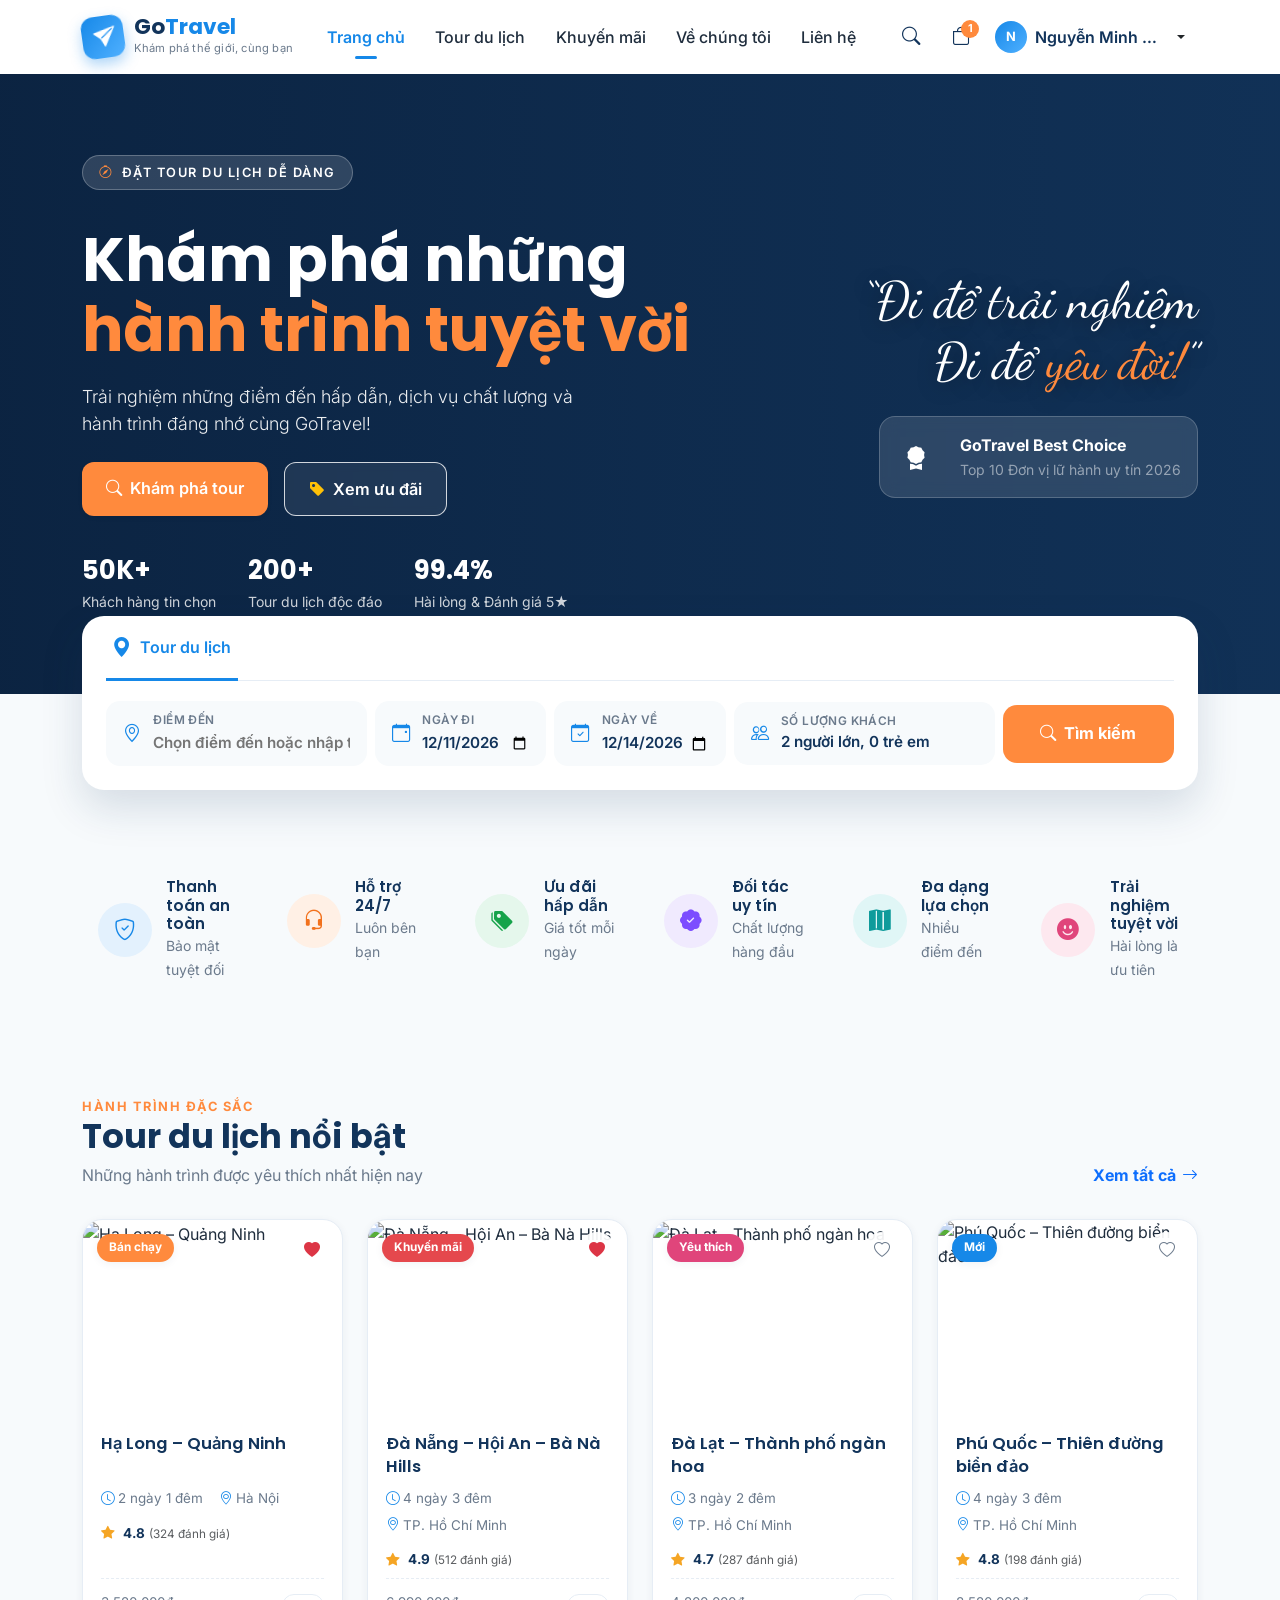
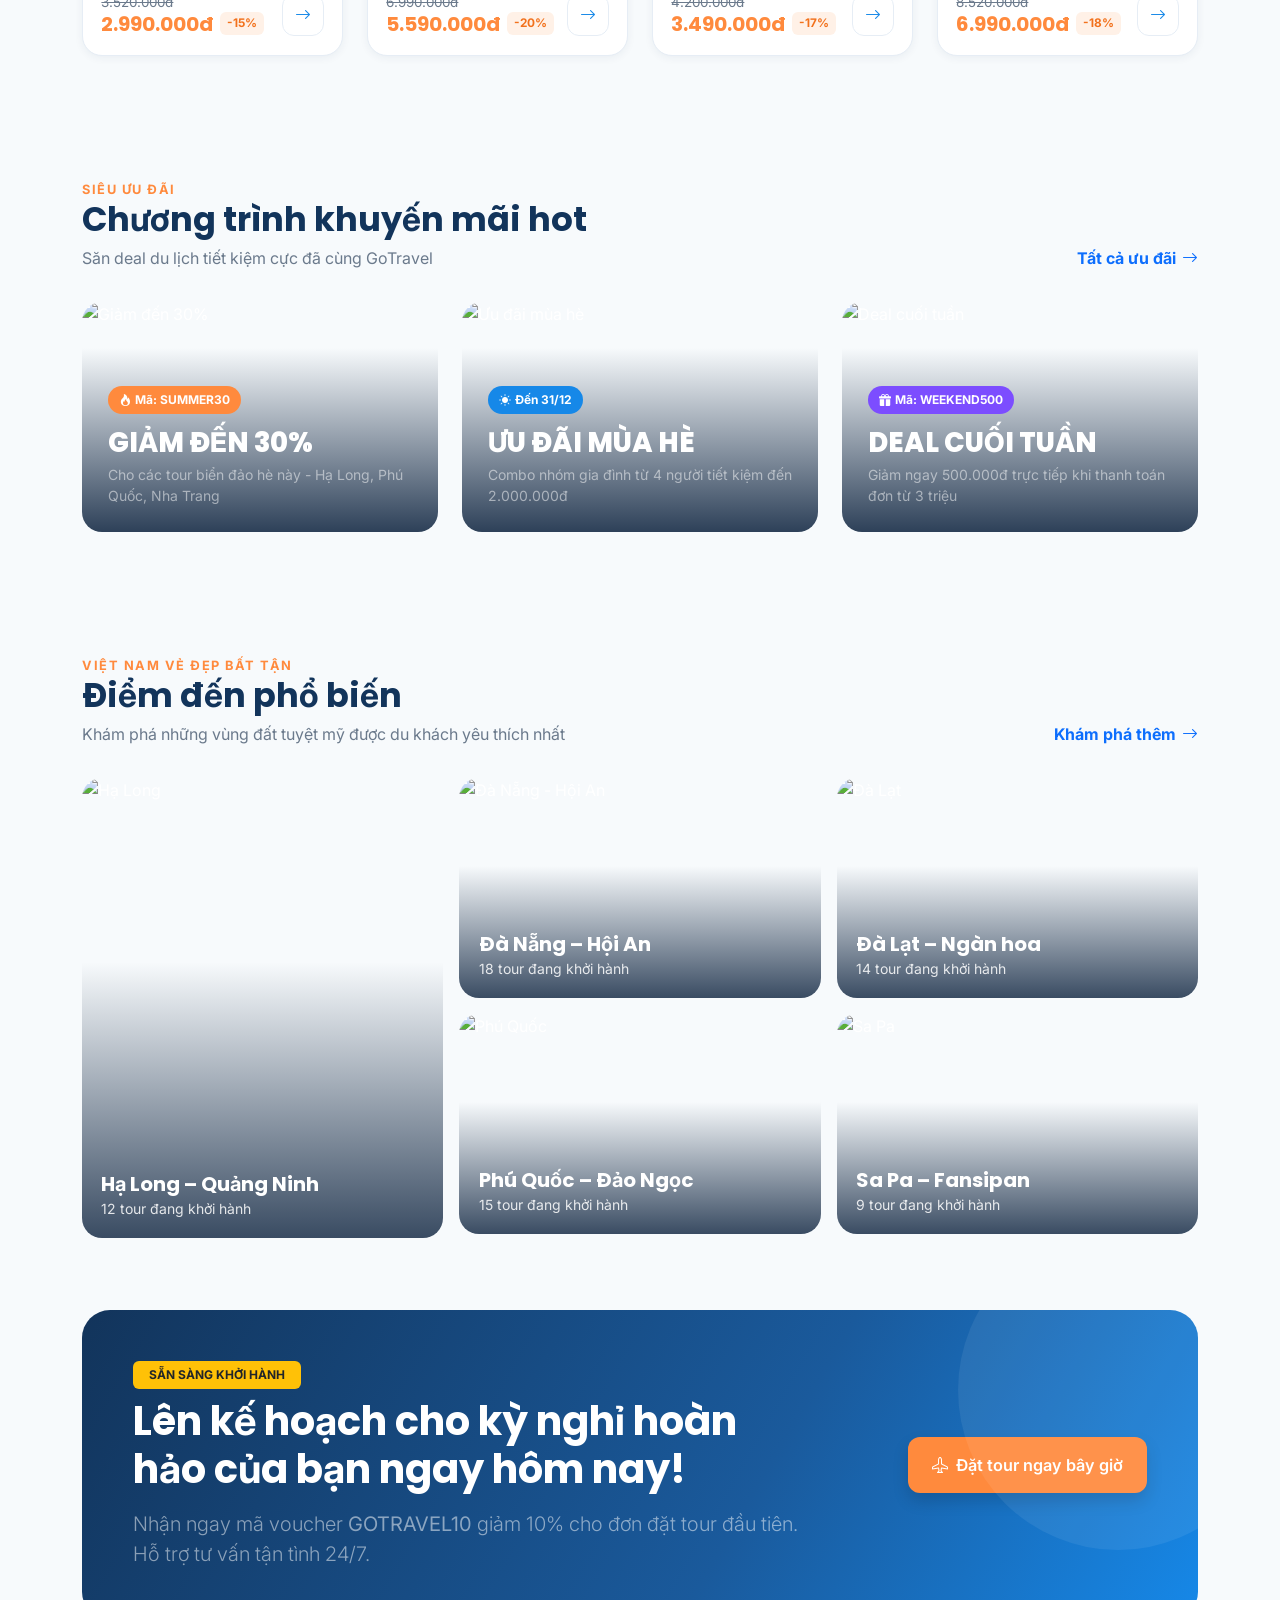
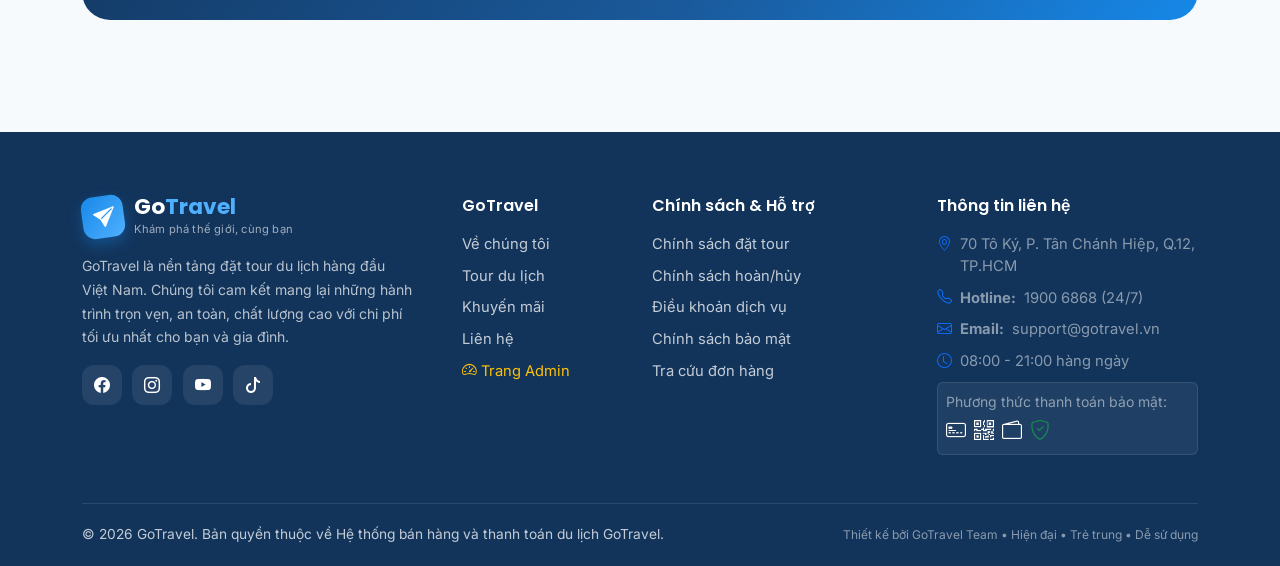
==== commit a7123b9f: "feat: Dong bo toan dien Frontend voi ASP.NET Core Web API va Microsoft SQL Server" ====
--- a/index.html
+++ b/index.html
@@ -1,4 +1,4 @@
-<!DOCTYPE html>
+﻿<!DOCTYPE html>
 <html lang="vi">
 <head>
   <meta charset="UTF-8">
@@ -429,6 +429,7 @@
   <!-- Scripts -->
   <script src="https://cdn.jsdelivr.net/npm/bootstrap@5.3.3/dist/js/bootstrap.bundle.min.js"></script>
   <script src="js/data.js"></script>
+  <script src="js/api.js"></script>
   <script src="js/app.js"></script>
   <script>
     let guestCount = { adults: 2, children: 0 };
--- a/css/style.css
+++ b/css/style.css
@@ -1,503 +1,18 @@
 /* =========================================================
-   GoTravel - Design System (Customer)
+   GoTravel - Main Stylesheet Bundle
+   =========================================================
+   Tổ chức theo các module chuyên biệt:
+   1. base.css    : Biến hệ thống (:root), typography, buttons, forms, toasts, animations
+   2. header.css  : Header, navigation, logo, profile dropdown, search overlay
+   3. home.css    : Hero banner, booking search box, 6 icon USP, điểm đến, CTA
+   4. tours.css   : Thẻ tour, bộ lọc sidebar, gallery, timeline lịch trình, đánh giá, vouchers
+   5. booking.css : Tiến trình 4 bước đặt tour, thanh toán (thẻ/QR/ví), auth, profile
+   6. footer.css  : Chân trang, liên kết, mạng xã hội, bản quyền
    ========================================================= */
-:root {
-  --primary: #1688E8;
-  --primary-dark: #0f6fc2;
-  --primary-soft: #e8f3fd;
-  --navy: #12345B;
-  --orange: #FF8A3D;
-  --orange-dark: #f2711c;
-  --orange-soft: #fff1e7;
-  --bg: #F7FAFC;
-  --white: #FFFFFF;
-  --text: #1f2d3d;
-  --muted: #6b7a8c;
-  --border: #e6edf5;
-  --success: #16a34a;
-  --danger: #e5484d;
-  --warning: #f5a524;
-  --radius-sm: 10px;
-  --radius: 16px;
-  --radius-lg: 20px;
-  --shadow-sm: 0 2px 8px rgba(18, 52, 91, .06);
-  --shadow: 0 8px 24px rgba(18, 52, 91, .08);
-  --shadow-lg: 0 18px 42px rgba(18, 52, 91, .15);
-  --t: .25s ease;
-  --header-h: 74px;
-}
 
-* { box-sizing: border-box; }
-html { scroll-behavior: smooth; }
-body {
-  font-family: 'Inter', system-ui, sans-serif;
-  background: var(--bg);
-  color: var(--text);
-  padding-top: var(--header-h);
-  -webkit-font-smoothing: antialiased;
-}
-h1, h2, h3, h4, h5, h6, .font-heading { font-family: 'Poppins', 'Inter', sans-serif; color: var(--navy); }
-a { color: var(--primary); text-decoration: none; transition: color var(--t); }
-a:hover { color: var(--primary-dark); }
-img { max-width: 100%; }
-.text-muted-2 { color: var(--muted) !important; }
-.text-primary-2 { color: var(--primary) !important; }
-.text-orange { color: var(--orange) !important; }
-.text-navy { color: var(--navy) !important; }
-.bg-soft { background: var(--bg); }
-.section { padding: 72px 0; }
-.section-sm { padding: 48px 0; }
-
-/* ---------- Buttons ---------- */
-.btn { border-radius: 12px; font-weight: 600; padding: .65rem 1.3rem; transition: all var(--t); }
-.btn-gt { background: var(--primary); color: #fff; border: none; }
-.btn-gt:hover, .btn-gt:focus { background: var(--primary-dark); color: #fff; transform: translateY(-1px); box-shadow: 0 8px 18px rgba(22,136,232,.3); }
-.btn-orange { background: var(--orange); color: #fff; border: none; }
-.btn-orange:hover, .btn-orange:focus { background: var(--orange-dark); color: #fff; transform: translateY(-1px); box-shadow: 0 8px 18px rgba(255,138,61,.35); }
-.btn-outline-gt { border: 1.5px solid var(--primary); color: var(--primary); background: transparent; }
-.btn-outline-gt:hover { background: var(--primary); color: #fff; }
-.btn-ghost-light { border: 1.5px solid rgba(255,255,255,.8); color: #fff; background: rgba(255,255,255,.08); backdrop-filter: blur(4px); }
-.btn-ghost-light:hover { background: #fff; color: var(--navy); }
-.btn-lg { padding: .85rem 1.7rem; font-size: 1.02rem; }
-.btn:disabled { opacity: .6; transform: none !important; box-shadow: none !important; }
-
-/* ---------- Form ---------- */
-.form-control, .form-select {
-  border-radius: 12px; border: 1.5px solid var(--border); padding: .7rem .95rem; font-size: .95rem;
-  transition: border-color var(--t), box-shadow var(--t);
-}
-.form-control:focus, .form-select:focus { border-color: var(--primary); box-shadow: 0 0 0 4px rgba(22,136,232,.12); }
-.form-label { font-weight: 600; font-size: .88rem; color: var(--navy); margin-bottom: .4rem; }
-.form-check-input:checked { background-color: var(--primary); border-color: var(--primary); }
-
-/* ---------- Header ---------- */
-.site-header {
-  position: fixed; top: 0; left: 0; right: 0; height: var(--header-h);
-  background: rgba(255,255,255,.97); backdrop-filter: blur(10px);
-  z-index: 1030; transition: box-shadow var(--t);
-  border-bottom: 1px solid transparent;
-}
-.site-header.scrolled { box-shadow: 0 4px 20px rgba(18,52,91,.08); border-bottom-color: var(--border); }
-.site-header .navbar { height: var(--header-h); padding: 0; }
-.brand { display: flex; align-items: center; gap: .6rem; text-decoration: none; }
-.brand-icon {
-  width: 42px; height: 42px; border-radius: 12px; display: grid; place-items: center;
-  background: linear-gradient(135deg, var(--primary), #4fb0ff); color: #fff; font-size: 1.3rem;
-  box-shadow: 0 6px 14px rgba(22,136,232,.35); transform: rotate(-8deg);
-}
-.brand-icon i { transform: rotate(8deg); }
-.brand-name { font-family: 'Poppins', sans-serif; font-weight: 700; font-size: 1.35rem; color: var(--navy); line-height: 1; }
-.brand-name span { color: var(--primary); }
-.brand-slogan { font-size: .7rem; color: var(--muted); margin-top: 3px; letter-spacing: .2px; }
-.site-header .nav-link {
-  font-weight: 500; color: var(--text); padding: .5rem .95rem !important; border-radius: 10px; position: relative;
-}
-.site-header .nav-link:hover { color: var(--primary); }
-.site-header .nav-link.active { color: var(--primary); font-weight: 600; }
-.site-header .nav-link.active::after {
-  content: ''; position: absolute; left: 50%; bottom: -2px; width: 22px; height: 3px; border-radius: 3px;
-  background: var(--primary); transform: translateX(-50%);
-}
-.icon-btn {
-  width: 42px; height: 42px; border-radius: 12px; display: inline-grid; place-items: center; position: relative;
-  color: var(--navy); background: transparent; border: none; font-size: 1.15rem; transition: all var(--t);
-}
-.icon-btn:hover { background: var(--primary-soft); color: var(--primary); }
-.cart-badge {
-  position: absolute; top: 4px; right: 3px; min-width: 18px; height: 18px; border-radius: 9px; padding: 0 5px;
-  background: var(--orange); color: #fff; font-size: .68rem; font-weight: 700; display: grid; place-items: center;
-}
-.user-chip { display: flex; align-items: center; gap: .5rem; border: 1.5px solid var(--border); border-radius: 30px; padding: .3rem .8rem .3rem .3rem; background: #fff; }
-.avatar {
-  width: 32px; height: 32px; border-radius: 50%; display: grid; place-items: center; font-weight: 700; font-size: .8rem;
-  background: linear-gradient(135deg, var(--primary), #4fb0ff); color: #fff; flex-shrink: 0;
-}
-.dropdown-menu { border: none; border-radius: 14px; box-shadow: var(--shadow-lg); padding: .5rem; }
-.dropdown-item { border-radius: 8px; padding: .55rem .8rem; font-size: .92rem; }
-.dropdown-item:active { background: var(--primary); }
-
-/* Search overlay */
-.search-overlay {
-  position: fixed; inset: 0; background: rgba(18,52,91,.55); backdrop-filter: blur(4px); z-index: 1060;
-  display: none; align-items: flex-start; justify-content: center; padding-top: 12vh;
-}
-.search-overlay.show { display: flex; animation: fadeIn .2s ease; }
-.search-overlay-box { background: #fff; border-radius: var(--radius-lg); padding: 1.25rem; width: min(640px, 92vw); box-shadow: var(--shadow-lg); }
-
-/* ---------- Hero ---------- */
-.hero {
-  position: relative; min-height: 620px; display: flex; align-items: center; color: #fff; overflow: hidden;
-  background: var(--navy);
-}
-.hero-bg { position: absolute; inset: 0; background-size: cover; background-position: center; transform: scale(1.05); animation: heroZoom 18s ease-in-out infinite alternate; }
-.hero::before {
-  content: ''; position: absolute; inset: 0; z-index: 1;
-  background: linear-gradient(90deg, rgba(10,32,60,.82) 0%, rgba(10,32,60,.45) 50%, rgba(10,32,60,.15) 100%);
-}
-.hero .container { position: relative; z-index: 2; }
-.hero-eyebrow {
-  display: inline-flex; align-items: center; gap: .5rem; padding: .45rem 1rem; border-radius: 30px;
-  background: rgba(255,255,255,.14); border: 1px solid rgba(255,255,255,.25); font-size: .8rem; font-weight: 600; letter-spacing: 1.5px;
-}
-.hero h1 { color: #fff; font-size: clamp(2.2rem, 5vw, 3.8rem); font-weight: 700; line-height: 1.15; margin: 1.2rem 0; }
-.hero h1 span { color: var(--orange); }
-.hero p.lead { font-size: 1.12rem; opacity: .92; max-width: 520px; }
-.hero-script {
-  font-family: 'Dancing Script', cursive; font-size: clamp(2rem, 4vw, 3.4rem); line-height: 1.2;
-  text-align: right; text-shadow: 0 4px 20px rgba(0,0,0,.35); color: #fff;
-}
-.hero-script span { color: var(--orange); }
-.hero-stats { display: flex; gap: 2rem; margin-top: 2.2rem; flex-wrap: wrap; }
-.hero-stats strong { font-family: 'Poppins'; font-size: 1.6rem; display: block; }
-.hero-stats small { opacity: .8; }
-
-/* ---------- Search box ---------- */
-.search-wrap { position: relative; z-index: 5; margin-top: -78px; }
-.search-box { background: #fff; border-radius: 22px; box-shadow: var(--shadow-lg); padding: 0 1.5rem 1.5rem; }
-.search-tabs { display: flex; gap: .5rem; border-bottom: 1px solid var(--border); margin-bottom: 1.25rem; }
-.search-tab {
-  display: inline-flex; align-items: center; gap: .5rem; padding: 1rem .4rem; font-weight: 600; color: var(--primary);
-  border-bottom: 3px solid var(--primary); margin-bottom: -1px;
-}
-.search-field { position: relative; background: var(--bg); border-radius: 14px; padding: .65rem 1rem .65rem 2.9rem; border: 1.5px solid transparent; transition: all var(--t); height: 100%; }
-.search-field:focus-within { border-color: var(--primary); background: #fff; }
-.search-field > i { position: absolute; left: 1rem; top: 50%; transform: translateY(-50%); color: var(--primary); font-size: 1.15rem; }
-.search-field label { display: block; font-size: .74rem; font-weight: 600; color: var(--muted); text-transform: uppercase; letter-spacing: .4px; margin: 0; }
-.search-field input, .search-field .guest-display {
-  border: none; background: transparent; padding: 0; width: 100%; font-weight: 600; color: var(--navy); font-size: .95rem; outline: none;
-}
-.search-field .guest-display { cursor: pointer; text-align: left; }
-.search-btn { height: 100%; min-height: 58px; border-radius: 14px; font-size: 1.02rem; }
-.guest-menu { min-width: 280px; padding: 1rem; }
-.stepper { display: flex; align-items: center; gap: .6rem; }
-.stepper button {
-  width: 34px; height: 34px; border-radius: 50%; border: 1.5px solid var(--border); background: #fff; color: var(--primary);
-  display: grid; place-items: center; transition: all var(--t);
-}
-.stepper button:hover:not(:disabled) { border-color: var(--primary); background: var(--primary-soft); }
-.stepper button:disabled { color: #c3ccd6; }
-.stepper span { min-width: 22px; text-align: center; font-weight: 700; }
-
-/* ---------- Section heading ---------- */
-.section-head { display: flex; justify-content: space-between; align-items: flex-end; gap: 1rem; margin-bottom: 2rem; flex-wrap: wrap; }
-.section-head h2 { font-weight: 700; font-size: clamp(1.6rem, 3vw, 2.1rem); margin: 0; }
-.section-head p { color: var(--muted); margin: .35rem 0 0; }
-.section-eyebrow { color: var(--orange); font-weight: 700; font-size: .8rem; letter-spacing: 1.5px; text-transform: uppercase; }
-.link-arrow { font-weight: 600; display: inline-flex; align-items: center; gap: .35rem; }
-.link-arrow i { transition: transform var(--t); }
-.link-arrow:hover i { transform: translateX(4px); }
-
-/* ---------- USP ---------- */
-.usp-item { display: flex; align-items: center; gap: .9rem; padding: 1rem; border-radius: var(--radius); transition: all var(--t); }
-.usp-item:hover { background: #fff; box-shadow: var(--shadow); transform: translateY(-3px); }
-.usp-icon { width: 54px; height: 54px; border-radius: 50%; display: grid; place-items: center; font-size: 1.35rem; flex-shrink: 0; }
-.usp-item h6 { margin: 0; font-weight: 600; font-size: .95rem; }
-.usp-item small { color: var(--muted); }
-.pastel-blue { background: #e3f1fd; color: #1688E8; }
-.pastel-orange { background: #fff0e5; color: #f2711c; }
-.pastel-green { background: #e5f7ec; color: #16a34a; }
-.pastel-purple { background: #f0eafe; color: #7c4dff; }
-.pastel-pink { background: #fde8ef; color: #e0457b; }
-.pastel-teal { background: #e0f6f6; color: #0f9b9b; }
-
-/* ---------- Tour card ---------- */
-.tour-card {
-  background: #fff; border-radius: var(--radius-lg); overflow: hidden; box-shadow: var(--shadow-sm);
-  transition: transform var(--t), box-shadow var(--t); height: 100%; display: flex; flex-direction: column; cursor: pointer;
-  border: 1px solid var(--border);
-}
-.tour-card:hover { transform: translateY(-6px); box-shadow: var(--shadow-lg); }
-.tour-thumb { position: relative; aspect-ratio: 4 / 3; overflow: hidden; }
-.tour-thumb img { width: 100%; height: 100%; object-fit: cover; transition: transform .6s ease; }
-.tour-card:hover .tour-thumb img { transform: scale(1.08); }
-.tour-badge {
-  position: absolute; top: 14px; left: 14px; padding: .32rem .75rem; border-radius: 30px; font-size: .74rem; font-weight: 700;
-  background: #fff; color: var(--navy); box-shadow: var(--shadow-sm);
-}
-.tour-badge.b-hot { background: var(--orange); color: #fff; }
-.tour-badge.b-sale { background: var(--danger); color: #fff; }
-.tour-badge.b-love { background: #e0457b; color: #fff; }
-.tour-badge.b-new { background: var(--primary); color: #fff; }
-.fav-btn {
-  position: absolute; top: 12px; right: 12px; width: 36px; height: 36px; border-radius: 50%; border: none;
-  background: rgba(255,255,255,.92); color: var(--muted); display: grid; place-items: center; transition: all var(--t);
-}
-.fav-btn:hover { color: #e0457b; transform: scale(1.1); }
-.fav-btn.active { color: #e0457b; }
-.tour-body { padding: 1.1rem 1.15rem 1.2rem; display: flex; flex-direction: column; flex: 1; }
-.tour-title { font-size: 1.04rem; font-weight: 600; margin-bottom: .6rem; line-height: 1.4; min-height: 2.8em;
-  display: -webkit-box; -webkit-line-clamp: 2; -webkit-box-orient: vertical; overflow: hidden; }
-.tour-meta { display: flex; flex-wrap: wrap; gap: .4rem 1rem; color: var(--muted); font-size: .84rem; margin-bottom: .9rem; }
-.tour-meta i { color: var(--primary); margin-right: .25rem; }
-.tour-rating { font-size: .84rem; color: var(--muted); }
-.tour-rating i { color: #f5a524; }
-.tour-foot { margin-top: auto; display: flex; align-items: flex-end; justify-content: space-between; gap: .5rem; padding-top: .8rem; border-top: 1px dashed var(--border); }
-.price-old { color: var(--muted); text-decoration: line-through; font-size: .84rem; }
-.price-now { color: var(--orange); font-weight: 700; font-size: 1.25rem; font-family: 'Poppins'; line-height: 1.2; }
-.discount-tag { background: var(--orange-soft); color: var(--orange-dark); font-weight: 700; font-size: .74rem; padding: .15rem .45rem; border-radius: 6px; margin-left: .35rem; }
-.arrow-btn {
-  width: 42px; height: 42px; border-radius: 12px; border: 1.5px solid var(--border); background: #fff; color: var(--primary);
-  display: grid; place-items: center; transition: all var(--t); flex-shrink: 0;
-}
-.tour-card:hover .arrow-btn { background: var(--primary); border-color: var(--primary); color: #fff; }
-
-/* ---------- Promo banners ---------- */
-.promo-card {
-  position: relative; border-radius: var(--radius-lg); overflow: hidden; min-height: 230px; color: #fff; display: flex;
-  align-items: flex-end; padding: 1.6rem; transition: transform var(--t), box-shadow var(--t); cursor: pointer;
-}
-.promo-card:hover { transform: translateY(-5px); box-shadow: var(--shadow-lg); }
-.promo-card img { position: absolute; inset: 0; width: 100%; height: 100%; object-fit: cover; transition: transform .6s ease; }
-.promo-card:hover img { transform: scale(1.06); }
-.promo-card::before { content: ''; position: absolute; inset: 0; z-index: 1; background: linear-gradient(180deg, rgba(10,32,60,0) 20%, rgba(10,32,60,.85) 100%); }
-.promo-card > div { position: relative; z-index: 2; }
-.promo-card h3 { color: #fff; font-weight: 800; font-size: 1.7rem; margin: .3rem 0; }
-.promo-chip { display: inline-block; background: var(--orange); color: #fff; font-weight: 700; font-size: .75rem; padding: .3rem .7rem; border-radius: 30px; }
-
-/* ---------- Destination ---------- */
-.dest-card { position: relative; border-radius: var(--radius-lg); overflow: hidden; display: block; height: 100%; min-height: 220px; color: #fff; }
-.dest-card img { position: absolute; inset: 0; width: 100%; height: 100%; object-fit: cover; transition: transform .6s ease; }
-.dest-card:hover img { transform: scale(1.08); }
-.dest-card::before { content: ''; position: absolute; inset: 0; z-index: 1; background: linear-gradient(180deg, transparent 40%, rgba(10,32,60,.8)); transition: background var(--t); }
-.dest-card:hover::before { background: linear-gradient(180deg, rgba(22,136,232,.1) 20%, rgba(10,32,60,.85)); }
-.dest-info { position: absolute; left: 1.2rem; bottom: 1.1rem; z-index: 2; }
-.dest-info h5 { color: #fff; margin: 0; font-weight: 700; }
-.dest-info small { opacity: .85; }
-.dest-tall { min-height: 460px; }
-
-/* ---------- CTA ---------- */
-.cta-box {
-  border-radius: 28px; padding: 3.2rem; color: #fff; position: relative; overflow: hidden;
-  background: linear-gradient(120deg, var(--navy) 0%, #1a5a9c 60%, var(--primary) 100%);
-}
-.cta-box::after { content: ''; position: absolute; right: -80px; top: -80px; width: 320px; height: 320px; border-radius: 50%; background: rgba(255,255,255,.07); }
-.cta-box h2 { color: #fff; font-weight: 700; }
-
-/* ---------- Page banner ---------- */
-.page-banner {
-  position: relative; padding: 70px 0 60px; color: #fff; background-size: cover; background-position: center; overflow: hidden;
-}
-.page-banner::before { content: ''; position: absolute; inset: 0; background: linear-gradient(90deg, rgba(10,32,60,.85), rgba(10,32,60,.45)); }
-.page-banner .container { position: relative; z-index: 1; }
-.page-banner h1 { color: #fff; font-weight: 700; font-size: clamp(1.8rem, 4vw, 2.6rem); }
-.page-banner .breadcrumb-item, .page-banner .breadcrumb-item a { color: rgba(255,255,255,.85); }
-.page-banner .breadcrumb-item.active { color: #fff; }
-.page-banner .breadcrumb-item + .breadcrumb-item::before { color: rgba(255,255,255,.6); }
-
-/* ---------- Card generic ---------- */
-.card-gt { background: #fff; border-radius: var(--radius-lg); box-shadow: var(--shadow-sm); border: 1px solid var(--border); padding: 1.5rem; }
-.card-gt h5 { font-weight: 600; }
-
-/* ---------- Filter ---------- */
-.filter-card { position: sticky; top: calc(var(--header-h) + 16px); }
-.filter-group { padding: 1rem 0; border-bottom: 1px solid var(--border); }
-.filter-group:last-child { border-bottom: none; }
-.filter-group h6 { font-weight: 600; font-size: .92rem; margin-bottom: .75rem; }
-.filter-group .form-check { margin-bottom: .45rem; }
-.filter-group .form-check-label { font-size: .9rem; cursor: pointer; }
-.chip-active {
-  display: inline-flex; align-items: center; gap: .35rem; background: var(--primary-soft); color: var(--primary); font-weight: 600;
-  font-size: .82rem; padding: .3rem .7rem; border-radius: 30px;
-}
-
-/* ---------- Empty state ---------- */
-.empty-state { text-align: center; padding: 3.5rem 1rem; }
-.empty-state i { font-size: 3rem; color: #c3ccd6; }
-.empty-state h5 { margin-top: 1rem; }
-
-/* ---------- Tour detail ---------- */
-.gallery { display: grid; grid-template-columns: 2fr 1fr 1fr; grid-template-rows: 210px 210px; gap: 10px; border-radius: var(--radius-lg); overflow: hidden; }
-.gallery img { width: 100%; height: 100%; object-fit: cover; cursor: pointer; transition: transform .5s ease, filter var(--t); }
-.gallery img:hover { filter: brightness(.9); }
-.gallery .g-main { grid-row: 1 / 3; }
-.detail-tabs { position: sticky; top: var(--header-h); z-index: 10; background: var(--bg); padding: .6rem 0; }
-.detail-tabs .nav-link { color: var(--muted); font-weight: 600; border-radius: 10px; padding: .55rem 1rem; }
-.detail-tabs .nav-link:hover, .detail-tabs .nav-link.active { color: var(--primary); background: var(--primary-soft); }
-.info-pill { display: flex; align-items: center; gap: .7rem; background: var(--bg); border-radius: 14px; padding: .8rem 1rem; }
-.info-pill i { font-size: 1.3rem; color: var(--primary); }
-.info-pill small { color: var(--muted); display: block; font-size: .76rem; }
-.info-pill strong { color: var(--navy); font-size: .92rem; }
-.booking-widget { position: sticky; top: calc(var(--header-h) + 20px); }
-.timeline { position: relative; padding-left: 2rem; }
-.timeline::before { content: ''; position: absolute; left: 10px; top: 6px; bottom: 6px; width: 2px; background: var(--border); }
-.tl-item { position: relative; padding-bottom: 1.3rem; }
-.tl-item::before {
-  content: ''; position: absolute; left: -2rem; top: 4px; width: 22px; height: 22px; border-radius: 50%;
-  background: #fff; border: 5px solid var(--primary);
-}
-.tl-day { color: var(--orange); font-weight: 700; font-size: .78rem; letter-spacing: 1px; text-transform: uppercase; }
-.tl-item h6 { margin: .2rem 0 .3rem; font-weight: 600; }
-.tl-item p { color: var(--muted); font-size: .92rem; margin: 0; }
-.check-list { list-style: none; padding: 0; margin: 0; }
-.check-list li { padding: .4rem 0 .4rem 1.8rem; position: relative; font-size: .94rem; }
-.check-list li::before { font-family: 'bootstrap-icons'; position: absolute; left: 0; top: .4rem; }
-.check-list.yes li::before { content: '\F26A'; color: var(--success); }
-.check-list.no li::before { content: '\F622'; color: var(--danger); }
-.review-item { padding: 1.1rem 0; border-bottom: 1px solid var(--border); }
-.review-item:last-child { border-bottom: none; }
-.stars i { color: #f5a524; font-size: .85rem; }
-.rating-big { font-family: 'Poppins'; font-size: 3rem; font-weight: 700; color: var(--navy); line-height: 1; }
-
-/* ---------- Booking steps ---------- */
-.steps { display: flex; justify-content: space-between; position: relative; max-width: 760px; margin: 0 auto; }
-.steps::before { content: ''; position: absolute; top: 22px; left: 8%; right: 8%; height: 3px; background: var(--border); z-index: 0; }
-.steps .progress-line { position: absolute; top: 22px; left: 8%; height: 3px; background: var(--primary); z-index: 1; transition: width .4s ease; }
-.step { position: relative; z-index: 2; text-align: center; flex: 1; }
-.step-dot {
-  width: 46px; height: 46px; border-radius: 50%; margin: 0 auto .5rem; display: grid; place-items: center; font-weight: 700;
-  background: #fff; border: 3px solid var(--border); color: var(--muted); transition: all var(--t); font-family: 'Poppins';
-}
-.step.active .step-dot { border-color: var(--primary); color: var(--primary); box-shadow: 0 0 0 6px rgba(22,136,232,.12); }
-.step.done .step-dot { background: var(--primary); border-color: var(--primary); color: #fff; }
-.step-label { font-size: .85rem; font-weight: 600; color: var(--muted); }
-.step.active .step-label, .step.done .step-label { color: var(--navy); }
-.step-panel { animation: fadeUp .3s ease; }
-.summary-row { display: flex; justify-content: space-between; padding: .45rem 0; font-size: .93rem; }
-.summary-row span:first-child { color: var(--muted); }
-.summary-total { display: flex; justify-content: space-between; align-items: center; padding-top: 1rem; margin-top: .5rem; border-top: 1px dashed var(--border); }
-.summary-total strong { color: var(--orange); font-size: 1.5rem; font-family: 'Poppins'; }
-.mini-tour { display: flex; gap: .9rem; align-items: center; }
-.mini-tour img { width: 92px; height: 72px; object-fit: cover; border-radius: 12px; flex-shrink: 0; }
-.date-option {
-  border: 1.5px solid var(--border); border-radius: 14px; padding: .75rem 1rem; cursor: pointer; transition: all var(--t);
-  display: flex; justify-content: space-between; align-items: center; background: #fff;
-}
-.date-option:hover { border-color: var(--primary); }
-.date-option.selected { border-color: var(--primary); background: var(--primary-soft); }
-.date-option.disabled { opacity: .5; cursor: not-allowed; }
-
-/* ---------- Payment ---------- */
-.pay-method {
-  border: 1.5px solid var(--border); border-radius: 16px; padding: 1rem 1.1rem; cursor: pointer; transition: all var(--t);
-  display: flex; align-items: center; gap: .9rem; background: #fff;
-}
-.pay-method:hover { border-color: var(--primary); }
-.pay-method.selected { border-color: var(--primary); background: var(--primary-soft); box-shadow: 0 0 0 4px rgba(22,136,232,.08); }
-.pay-method .pm-icon { width: 46px; height: 46px; border-radius: 12px; display: grid; place-items: center; font-size: 1.3rem; }
-.pay-detail { background: var(--bg); border-radius: 14px; padding: 1rem; margin-top: .75rem; animation: fadeUp .25s ease; }
-.success-icon {
-  width: 96px; height: 96px; border-radius: 50%; margin: 0 auto; display: grid; place-items: center; font-size: 3rem;
-  background: #e5f7ec; color: var(--success); animation: pop .5s ease;
-}
-
-/* ---------- Status badges ---------- */
-.status { display: inline-flex; align-items: center; gap: .3rem; padding: .3rem .7rem; border-radius: 30px; font-size: .78rem; font-weight: 600; white-space: nowrap; }
-.status::before { content: ''; width: 6px; height: 6px; border-radius: 50%; background: currentColor; }
-.st-pending { background: #fff6e0; color: #c98200; }
-.st-paid { background: #e3f1fd; color: #1688E8; }
-.st-confirmed { background: #f0eafe; color: #7c4dff; }
-.st-completed { background: #e5f7ec; color: #16a34a; }
-.st-cancelled { background: #fde8e8; color: #e5484d; }
-
-/* ---------- Auth ---------- */
-.auth-wrap { min-height: calc(100vh - var(--header-h)); display: flex; align-items: center; padding: 40px 0; }
-.auth-card { background: #fff; border-radius: 24px; overflow: hidden; box-shadow: var(--shadow-lg); }
-.auth-side { position: relative; min-height: 100%; background-size: cover; background-position: center; color: #fff; padding: 2.5rem; display: flex; flex-direction: column; justify-content: flex-end; }
-.auth-side::before { content: ''; position: absolute; inset: 0; background: linear-gradient(180deg, rgba(10,32,60,.1), rgba(10,32,60,.85)); }
-.auth-side > * { position: relative; }
-.auth-side h3 { color: #fff; }
-.auth-form { padding: 2.5rem; }
-.demo-box { background: var(--primary-soft); border-radius: 14px; padding: .9rem 1rem; font-size: .86rem; }
-
-/* ---------- Profile ---------- */
-.profile-nav .list-group-item {
-  border: none; border-radius: 12px !important; margin-bottom: 4px; padding: .8rem 1rem; font-weight: 500; color: var(--text);
-  display: flex; align-items: center; gap: .7rem; cursor: pointer; background: transparent;
-}
-.profile-nav .list-group-item:hover { background: var(--bg); color: var(--primary); }
-.profile-nav .list-group-item.active { background: var(--primary); color: #fff; }
-.filter-pills .btn { border-radius: 30px; padding: .4rem 1rem; font-size: .85rem; border: 1.5px solid var(--border); background: #fff; color: var(--text); font-weight: 600; }
-.filter-pills .btn.active { background: var(--primary); border-color: var(--primary); color: #fff; }
-.table-gt { margin: 0; }
-.table-gt thead th { background: var(--bg); color: var(--muted); font-size: .78rem; text-transform: uppercase; letter-spacing: .4px; font-weight: 600; border: none; padding: .9rem 1rem; white-space: nowrap; }
-.table-gt tbody td { padding: .95rem 1rem; vertical-align: middle; border-color: var(--border); font-size: .92rem; }
-.table-gt tbody tr:hover { background: #fafcfe; }
-
-/* ---------- About / Contact ---------- */
-.value-card { background: #fff; border-radius: var(--radius-lg); padding: 1.8rem; height: 100%; border: 1px solid var(--border); transition: all var(--t); }
-.value-card:hover { transform: translateY(-5px); box-shadow: var(--shadow-lg); border-color: transparent; }
-.value-card .usp-icon { margin-bottom: 1rem; }
-.stat-num { font-family: 'Poppins'; font-size: 2.4rem; font-weight: 700; color: var(--primary); }
-.team-card { text-align: center; background: #fff; border-radius: var(--radius-lg); padding: 1.8rem 1rem; border: 1px solid var(--border); transition: all var(--t); }
-.team-card:hover { transform: translateY(-5px); box-shadow: var(--shadow); }
-.team-avatar { width: 96px; height: 96px; border-radius: 50%; margin: 0 auto 1rem; display: grid; place-items: center; font-size: 2rem; font-weight: 700; color: #fff; font-family: 'Poppins'; }
-.about-img { border-radius: 24px; width: 100%; height: 420px; object-fit: cover; box-shadow: var(--shadow-lg); }
-.contact-item { display: flex; gap: 1rem; align-items: flex-start; padding: 1.2rem; background: #fff; border-radius: var(--radius); border: 1px solid var(--border); }
-.map-frame { width: 100%; height: 320px; border: 0; border-radius: var(--radius-lg); }
-
-/* ---------- Coupon ---------- */
-.coupon-card { display: flex; background: #fff; border-radius: var(--radius); overflow: hidden; border: 1px solid var(--border); transition: all var(--t); }
-.coupon-card:hover { box-shadow: var(--shadow); transform: translateY(-3px); }
-.coupon-left { background: linear-gradient(135deg, var(--orange), #ffb27d); color: #fff; padding: 1.2rem; min-width: 120px; display: flex; flex-direction: column; justify-content: center; align-items: center; text-align: center; position: relative; }
-.coupon-left::after { content: ''; position: absolute; right: -8px; top: 0; bottom: 0; width: 16px; background: radial-gradient(circle at 8px 10px, #fff 6px, transparent 6.5px) 0 0 / 16px 20px repeat-y; }
-.coupon-left strong { font-family: 'Poppins'; font-size: 1.6rem; line-height: 1; }
-.coupon-right { padding: 1rem 1.2rem; flex: 1; }
-.coupon-code { font-family: monospace; font-weight: 700; background: var(--bg); border: 1.5px dashed var(--primary); color: var(--primary); padding: .25rem .6rem; border-radius: 8px; }
-
-/* ---------- Footer ---------- */
-.site-footer { background: var(--navy); color: rgba(255,255,255,.75); padding: 64px 0 0; margin-top: 40px; }
-.site-footer h6 { color: #fff; font-weight: 600; margin-bottom: 1.1rem; }
-.site-footer a { color: rgba(255,255,255,.75); }
-.site-footer a:hover { color: #fff; }
-.site-footer .brand-name { color: #fff; }
-.site-footer ul { list-style: none; padding: 0; margin: 0; }
-.site-footer li { margin-bottom: .6rem; font-size: .92rem; }
-.social a {
-  width: 40px; height: 40px; border-radius: 12px; display: inline-grid; place-items: center; background: rgba(255,255,255,.08);
-  margin-right: .4rem; transition: all var(--t); color: #fff;
-}
-.social a:hover { background: var(--primary); transform: translateY(-3px); }
-.footer-bottom { border-top: 1px solid rgba(255,255,255,.1); margin-top: 48px; padding: 1.3rem 0; font-size: .86rem; }
-
-/* ---------- Toast ---------- */
-#toast-zone { position: fixed; top: calc(var(--header-h) + 14px); right: 18px; z-index: 2000; display: flex; flex-direction: column; gap: .6rem; }
-.gt-toast {
-  background: #fff; border-radius: 14px; box-shadow: var(--shadow-lg); padding: .85rem 1.1rem; min-width: 280px; max-width: 380px;
-  display: flex; gap: .7rem; align-items: center; border-left: 4px solid var(--primary); animation: slideIn .3s ease; font-size: .92rem;
-}
-.gt-toast.success { border-left-color: var(--success); }
-.gt-toast.success i { color: var(--success); }
-.gt-toast.error { border-left-color: var(--danger); }
-.gt-toast.error i { color: var(--danger); }
-.gt-toast.warning { border-left-color: var(--warning); }
-.gt-toast.warning i { color: var(--warning); }
-.gt-toast i { font-size: 1.2rem; color: var(--primary); }
-
-/* ---------- Animations ---------- */
-@keyframes fadeIn { from { opacity: 0; } to { opacity: 1; } }
-@keyframes fadeUp { from { opacity: 0; transform: translateY(12px); } to { opacity: 1; transform: none; } }
-@keyframes slideIn { from { opacity: 0; transform: translateX(40px); } to { opacity: 1; transform: none; } }
-@keyframes pop { 0% { transform: scale(.4); opacity: 0; } 70% { transform: scale(1.1); } 100% { transform: scale(1); opacity: 1; } }
-@keyframes heroZoom { from { transform: scale(1.05); } to { transform: scale(1.14); } }
-.reveal { opacity: 0; transform: translateY(24px); transition: opacity .6s ease, transform .6s ease; }
-.reveal.visible { opacity: 1; transform: none; }
-
-/* ---------- Responsive ---------- */
-@media (max-width: 991.98px) {
-  .site-header .navbar-collapse {
-    position: absolute; top: var(--header-h); left: 0; right: 0; background: #fff; padding: 1rem 1.25rem 1.25rem;
-    box-shadow: 0 12px 24px rgba(18,52,91,.1); border-top: 1px solid var(--border);
-  }
-  .site-header .nav-link.active::after { display: none; }
-  .site-header .nav-link.active { background: var(--primary-soft); }
-  .hero { min-height: 560px; padding: 60px 0 110px; }
-  .hero-script { text-align: left; margin-top: 1.5rem; font-size: 2rem; }
-  .filter-card, .booking-widget { position: static; }
-  .gallery { grid-template-columns: 1fr 1fr; grid-template-rows: 240px 140px; }
-  .gallery .g-main { grid-column: 1 / 3; grid-row: 1; }
-  .gallery .g-hide-md { display: none; }
-  .dest-tall { min-height: 260px; }
-}
-@media (max-width: 575.98px) {
-  .section { padding: 52px 0; }
-  .search-box { padding: 0 1rem 1rem; }
-  .cta-box { padding: 2rem 1.4rem; }
-  .auth-form { padding: 1.6rem; }
-  .step-label { font-size: .72rem; }
-  .step-dot { width: 38px; height: 38px; }
-  .steps::before, .steps .progress-line { top: 18px; }
-  .btn-mobile-full { width: 100%; }
-  .hero-stats { gap: 1.2rem; }
-  #toast-zone { left: 12px; right: 12px; }
-  .gt-toast { min-width: 0; max-width: none; }
-}
+@import "base.css";
+@import "header.css";
+@import "home.css";
+@import "tours.css";
+@import "booking.css";
+@import "footer.css";
